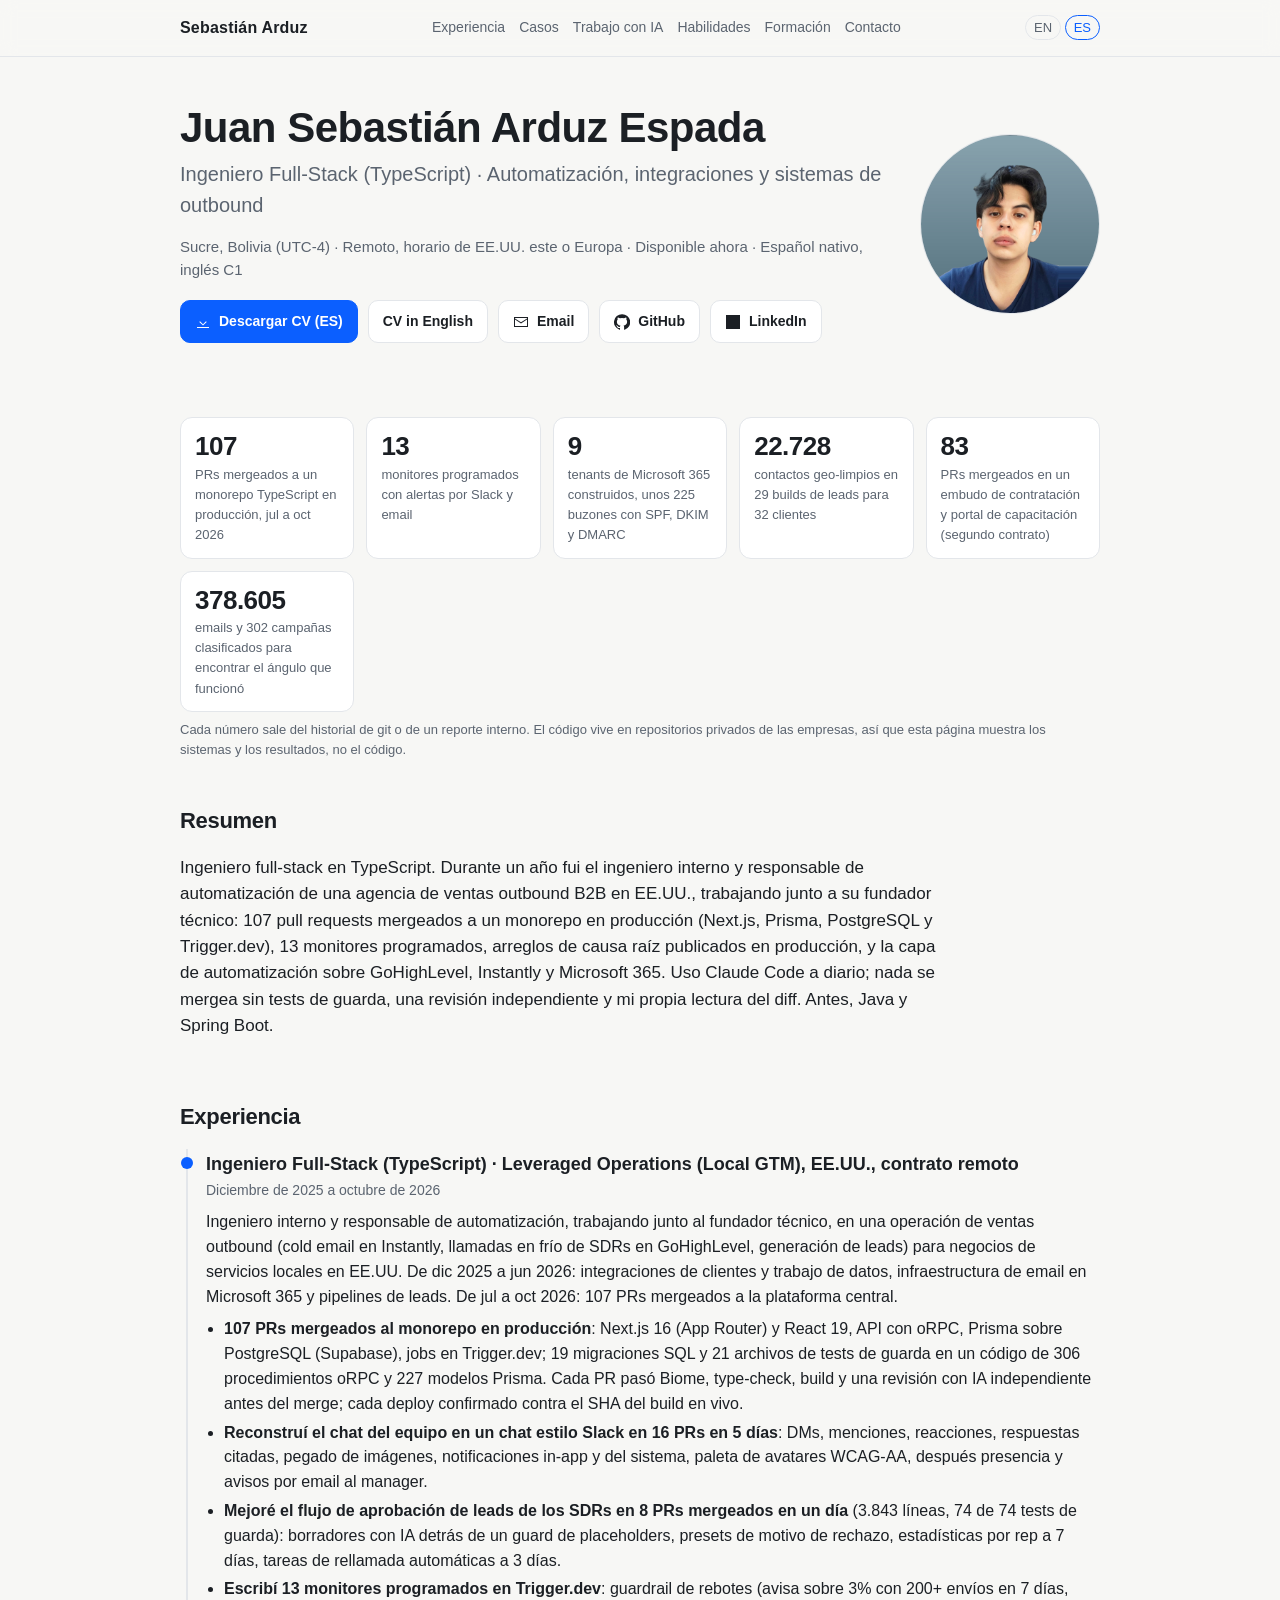
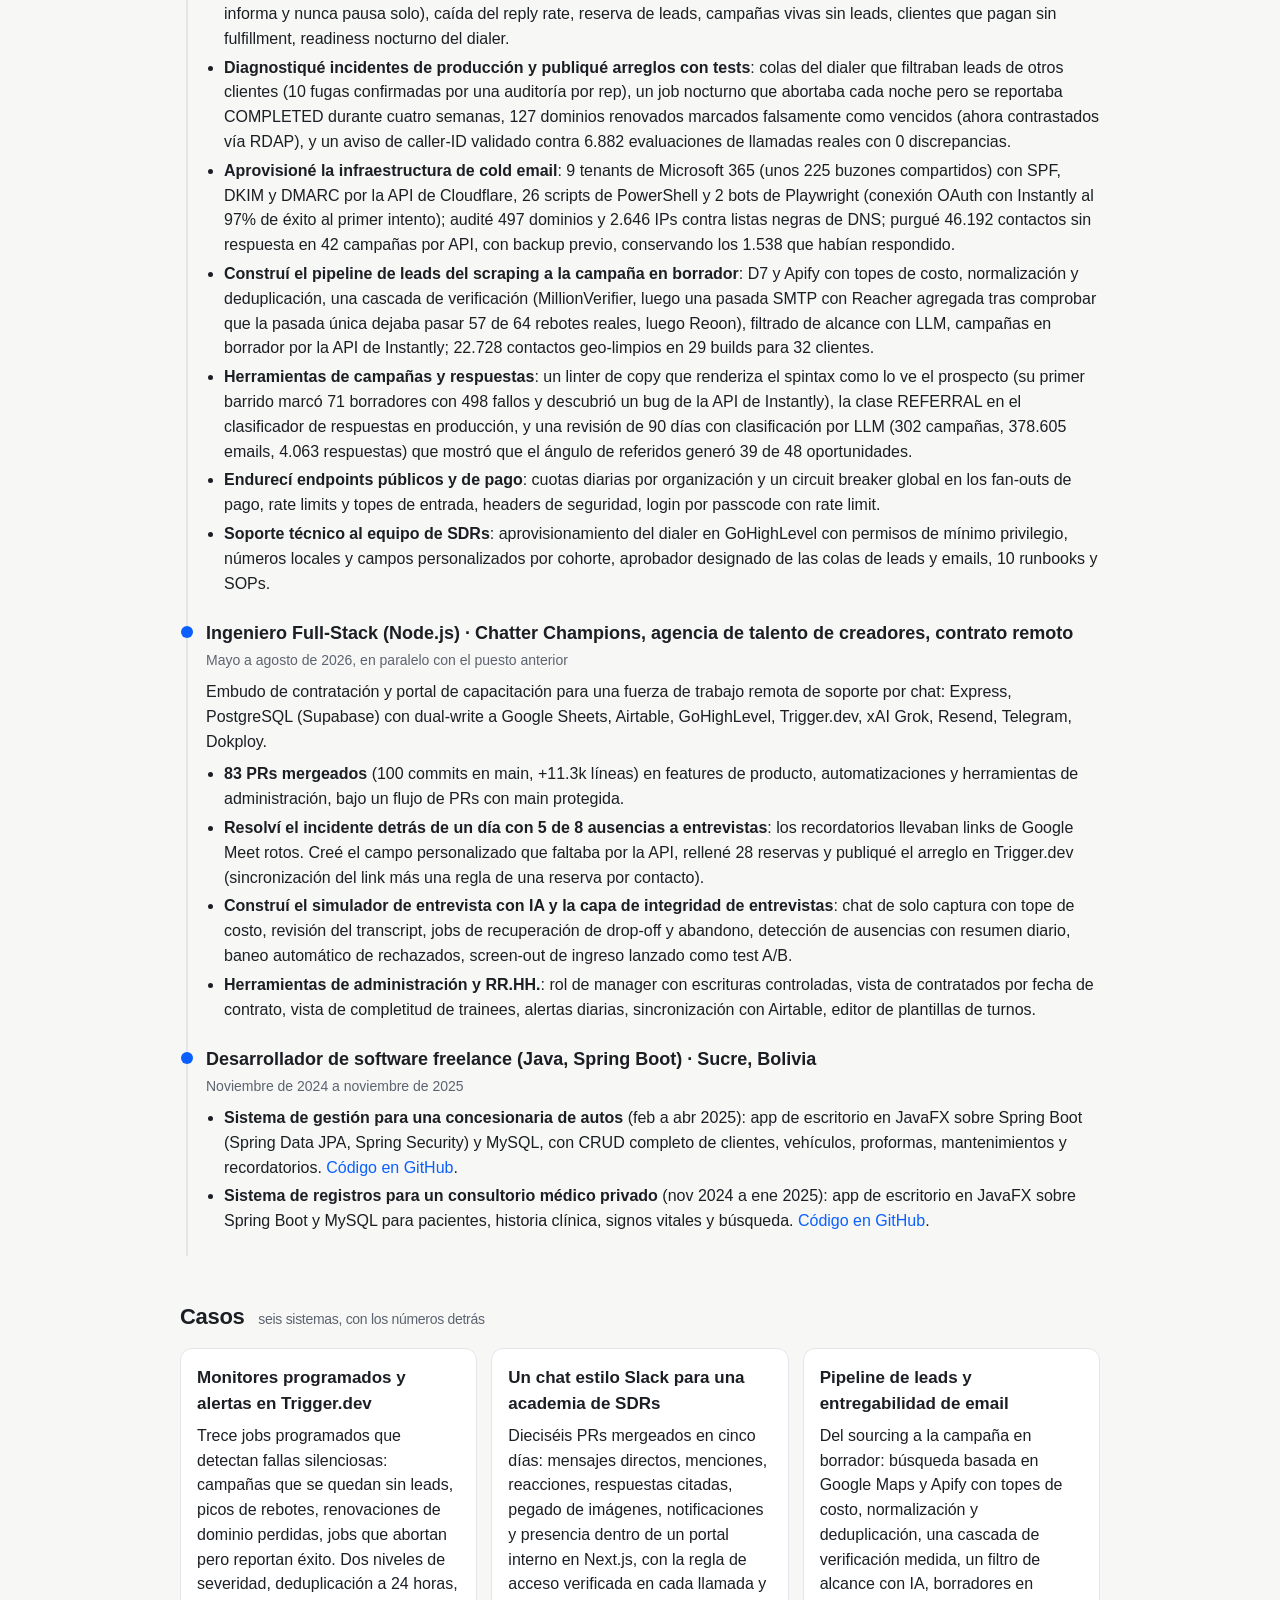
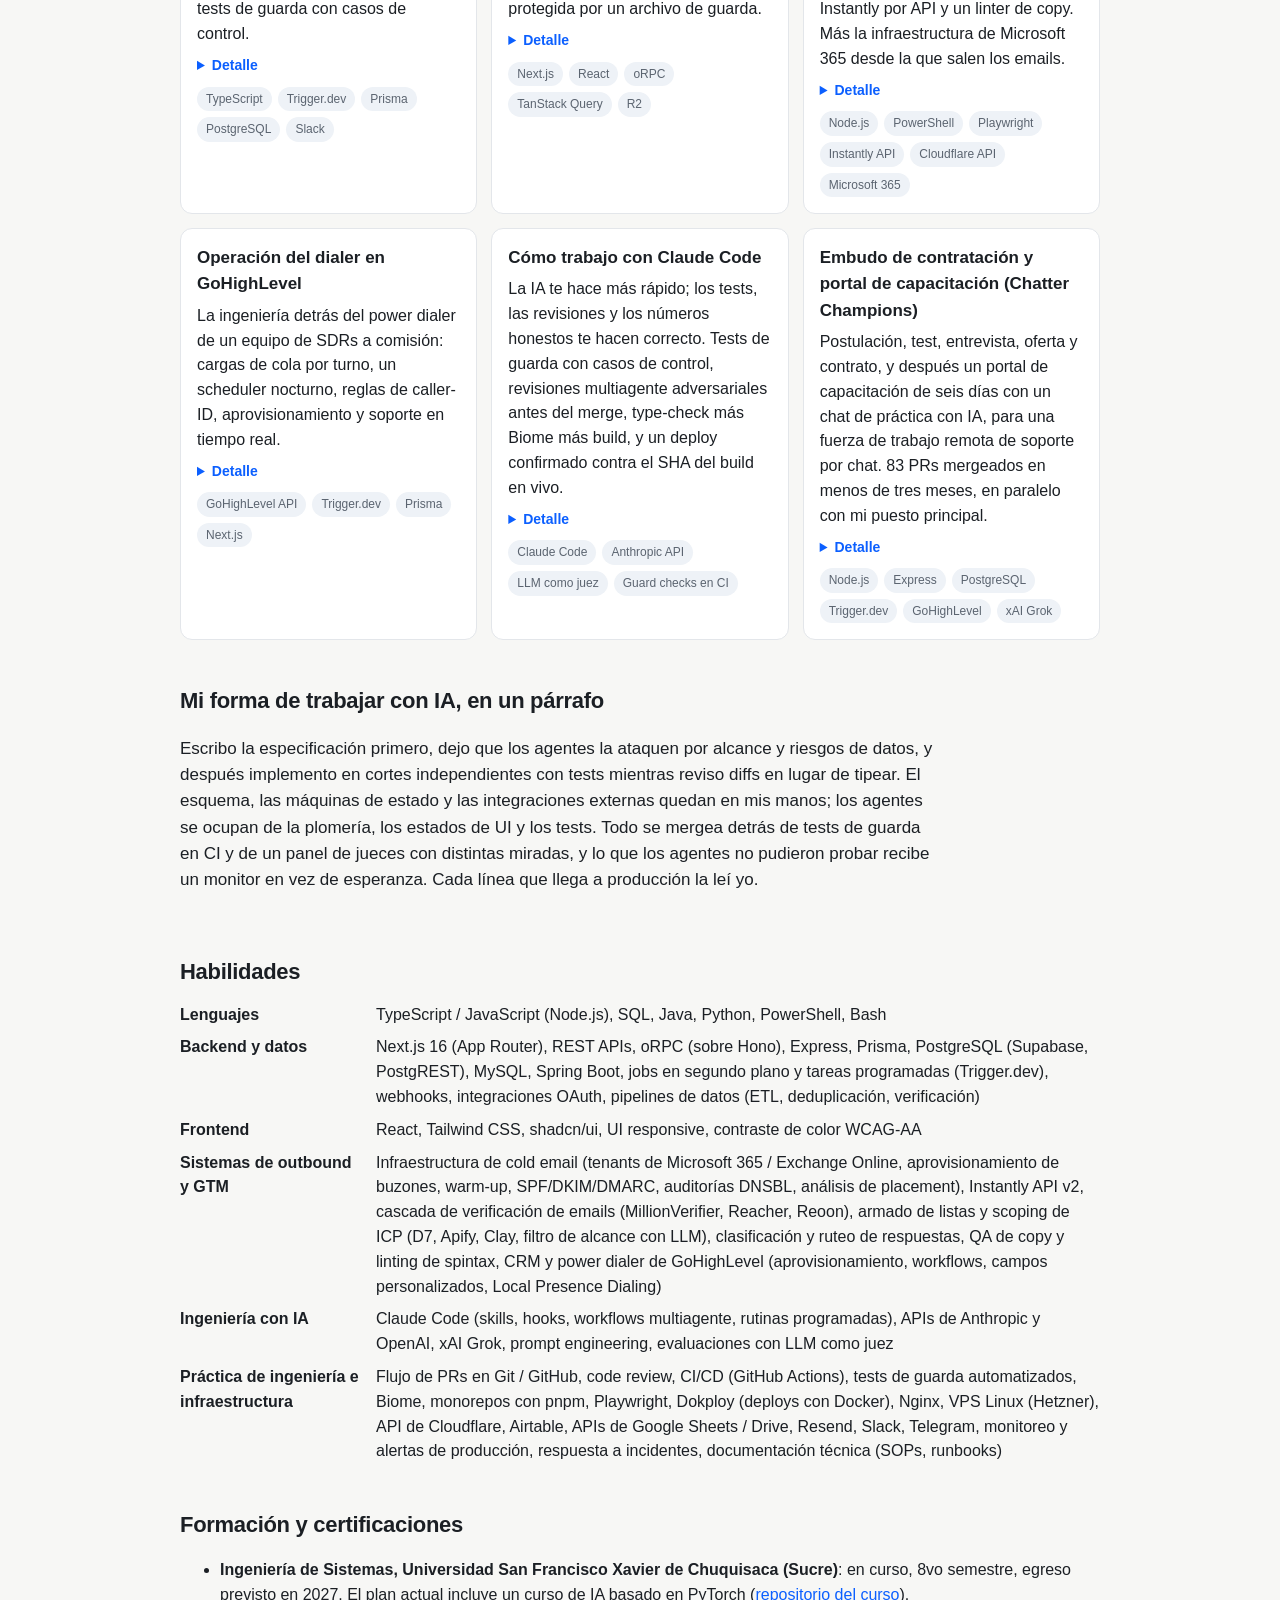
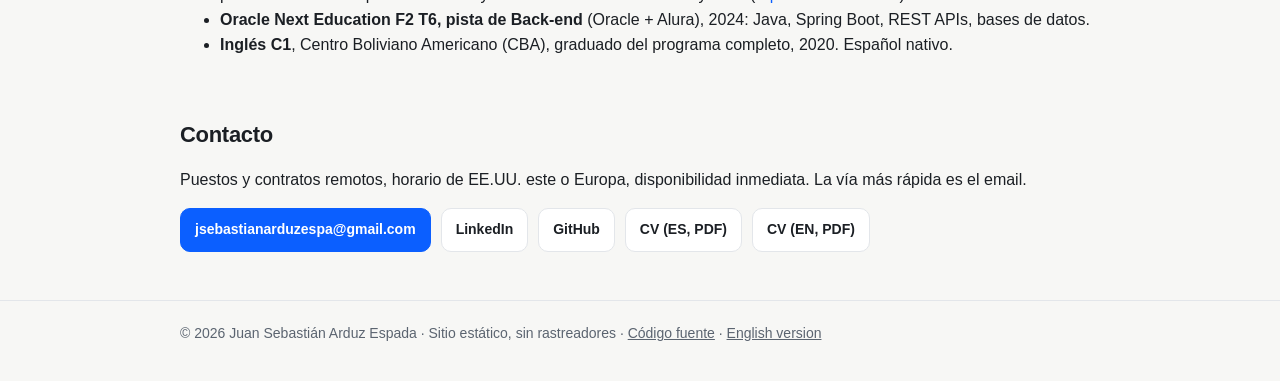
==== es/index.html @ b74812ce "Rebuild portfolio: honest, current, bilingual static site - Replace the 2025 BootstrapMade template " ====
<!DOCTYPE html>
<html lang="es">
<head>
  <meta charset="utf-8">
  <meta name="viewport" content="width=device-width, initial-scale=1">
  <title>Sebastián Arduz · Ingeniero Full-Stack (TypeScript)</title>
  <meta name="description" content="Juan Sebastián Arduz Espada, ingeniero full-stack en TypeScript en Sucre, Bolivia (UTC-4). Automatización, integraciones y sistemas de outbound: 107 PRs mergeados a un monorepo en producción (Next.js, Prisma, Trigger.dev), 13 monitores programados, infraestructura de cold email y pipelines de leads.">
  <link rel="canonical" href="https://sebillasxd2.github.io/PortafolioWeb/es/">
  <link rel="alternate" hreflang="en" href="https://sebillasxd2.github.io/PortafolioWeb/">
  <link rel="alternate" hreflang="es" href="https://sebillasxd2.github.io/PortafolioWeb/es/">
  <meta property="og:type" content="profile">
  <meta property="og:title" content="Sebastián Arduz · Ingeniero Full-Stack (TypeScript)">
  <meta property="og:description" content="Automatización, integraciones y sistemas de outbound. 107 PRs mergeados a un monorepo TypeScript en producción, 13 monitores programados, infraestructura de cold email para 9 tenants de Microsoft 365, pipelines de leads para 32 clientes.">
  <meta property="og:url" content="https://sebillasxd2.github.io/PortafolioWeb/es/">
  <meta property="og:image" content="https://sebillasxd2.github.io/PortafolioWeb/assets/img/sebastian.jpg">
  <meta name="twitter:card" content="summary">
  <link rel="icon" href="../assets/img/favicon.png">
  <link rel="apple-touch-icon" href="../assets/img/apple-touch-icon.png">
  <link rel="stylesheet" href="../assets/css/site.css">
</head>
<body>
  <header class="topbar">
    <div class="wrap">
      <a class="brand" href="#top">Sebastián Arduz</a>
      <nav class="nav" aria-label="Secciones">
        <a href="#experience">Experiencia</a>
        <a href="#work">Casos</a>
        <a href="#ai">Trabajo con IA</a>
        <a href="#skills">Habilidades</a>
        <a href="#education">Formación</a>
        <a href="#contact">Contacto</a>
      </nav>
      <div class="lang"><a href="../" lang="en">EN</a> <a href="./" aria-current="true" lang="es">ES</a></div>
    </div>
  </header>

  <main class="wrap" id="top">
    <section class="hero" aria-labelledby="name">
      <div>
        <h1 id="name">Juan Sebastián Arduz Espada</h1>
        <p class="role">Ingeniero Full-Stack (TypeScript) · Automatización, integraciones y sistemas de outbound</p>
        <p class="meta">Sucre, Bolivia (UTC-4) · Remoto, horario de EE.UU. este o Europa · Disponible ahora · Español nativo, inglés C1</p>
        <div class="actions">
          <a class="btn primary" href="../assets/docs/CV_Sebastian_Arduz_ES.pdf" download><svg viewBox="0 0 16 16" aria-hidden="true"><path d="M8 1v9.2l3-3 .7.7L8 11.6 4.3 7.9l.7-.7 3 3V1h0zM2 13h12v1H2z"/></svg>Descargar CV (ES)</a>
          <a class="btn" href="../assets/docs/CV_Sebastian_Arduz_EN.pdf" download>CV in English</a>
          <a class="btn" href="mailto:jsebastianarduzespa@gmail.com"><svg viewBox="0 0 16 16" aria-hidden="true"><path d="M1 3h14v10H1zm1 1v.4l6 3.8 6-3.8V4zm12 1.6-6 3.8-6-3.8V12h12z"/></svg>Email</a>
          <a class="btn" href="https://github.com/Sebillasxd2" rel="me noopener" target="_blank"><svg viewBox="0 0 16 16" aria-hidden="true"><path d="M8 .2a8 8 0 0 0-2.5 15.6c.4.1.5-.2.5-.4v-1.5c-2.2.5-2.7-1-2.7-1-.4-.9-.9-1.2-.9-1.2-.7-.5.1-.5.1-.5.8.1 1.2.8 1.2.8.7 1.3 1.9.9 2.3.7.1-.5.3-.9.5-1.1-1.8-.2-3.6-.9-3.6-4 0-.9.3-1.6.8-2.1-.1-.2-.4-1 .1-2.1 0 0 .7-.2 2.2.8a7.5 7.5 0 0 1 4 0c1.5-1 2.2-.8 2.2-.8.5 1.1.2 1.9.1 2.1.5.5.8 1.2.8 2.1 0 3.1-1.9 3.8-3.6 4 .3.3.6.8.6 1.5v2.3c0 .2.1.5.6.4A8 8 0 0 0 8 .2z"/></svg>GitHub</a>
          <a class="btn" href="https://www.linkedin.com/in/sebastian-arduz-46863a265" rel="me noopener" target="_blank"><svg viewBox="0 0 16 16" aria-hidden="true"><path d="M1 1h14v14H1zm2.2 5.2h2.1V13H3.2zM4.3 3.2a1.2 1.2 0 1 1 0 2.4 1.2 1.2 0 0 1 0-2.4zM6.7 6.2h2v.9c.3-.5 1-1.1 2.1-1.1 2.2 0 2.6 1.5 2.6 3.3V13h-2.1V9.7c0-.8 0-1.8-1.1-1.8s-1.3.9-1.3 1.8V13H6.7z"/></svg>LinkedIn</a>
        </div>
      </div>
      <img class="photo" src="../assets/img/sebastian.jpg" alt="Retrato de Juan Sebastián Arduz Espada" width="180" height="180">
    </section>

    <section aria-label="Números verificados">
      <div class="proof">
        <div class="stat"><div class="n">107</div><div class="l">PRs mergeados a un monorepo TypeScript en producción, jul a oct 2026</div></div>
        <div class="stat"><div class="n">13</div><div class="l">monitores programados con alertas por Slack y email</div></div>
        <div class="stat"><div class="n">9</div><div class="l">tenants de Microsoft 365 construidos, unos 225 buzones con SPF, DKIM y DMARC</div></div>
        <div class="stat"><div class="n">22.728</div><div class="l">contactos geo-limpios en 29 builds de leads para 32 clientes</div></div>
        <div class="stat"><div class="n">83</div><div class="l">PRs mergeados en un embudo de contratación y portal de capacitación (segundo contrato)</div></div>
        <div class="stat"><div class="n">378.605</div><div class="l">emails y 302 campañas clasificados para encontrar el ángulo que funcionó</div></div>
      </div>
      <p class="proof-note">Cada número sale del historial de git o de un reporte interno. El código vive en repositorios privados de las empresas, así que esta página muestra los sistemas y los resultados, no el código.</p>
    </section>

    <section id="about" aria-labelledby="about-h">
      <h2 id="about-h">Resumen</h2>
      <p class="lead">Ingeniero full-stack en TypeScript. Durante un año fui el ingeniero interno y responsable de automatización de una agencia de ventas outbound B2B en EE.UU., trabajando junto a su fundador técnico: 107 pull requests mergeados a un monorepo en producción (Next.js, Prisma, PostgreSQL y Trigger.dev), 13 monitores programados, arreglos de causa raíz publicados en producción, y la capa de automatización sobre GoHighLevel, Instantly y Microsoft 365. Uso Claude Code a diario; nada se mergea sin tests de guarda, una revisión independiente y mi propia lectura del diff. Antes, Java y Spring Boot.</p>
    </section>

    <section id="experience" aria-labelledby="exp-h">
      <h2 id="exp-h">Experiencia</h2>

      <article class="job">
        <h3>Ingeniero Full-Stack (TypeScript) · Leveraged Operations (Local GTM), EE.UU., contrato remoto</h3>
        <p class="when">Diciembre de 2025 a octubre de 2026</p>
        <p>Ingeniero interno y responsable de automatización, trabajando junto al fundador técnico, en una operación de ventas outbound (cold email en Instantly, llamadas en frío de SDRs en GoHighLevel, generación de leads) para negocios de servicios locales en EE.UU. De dic 2025 a jun 2026: integraciones de clientes y trabajo de datos, infraestructura de email en Microsoft 365 y pipelines de leads. De jul a oct 2026: 107 PRs mergeados a la plataforma central.</p>
        <ul>
          <li><strong>107 PRs mergeados al monorepo en producción</strong>: Next.js 16 (App Router) y React 19, API con oRPC, Prisma sobre PostgreSQL (Supabase), jobs en Trigger.dev; 19 migraciones SQL y 21 archivos de tests de guarda en un código de 306 procedimientos oRPC y 227 modelos Prisma. Cada PR pasó Biome, type-check, build y una revisión con IA independiente antes del merge; cada deploy confirmado contra el SHA del build en vivo.</li>
          <li><strong>Reconstruí el chat del equipo en un chat estilo Slack en 16 PRs en 5 días</strong>: DMs, menciones, reacciones, respuestas citadas, pegado de imágenes, notificaciones in-app y del sistema, paleta de avatares WCAG-AA, después presencia y avisos por email al manager.</li>
          <li><strong>Mejoré el flujo de aprobación de leads de los SDRs en 8 PRs mergeados en un día</strong> (3.843 líneas, 74 de 74 tests de guarda): borradores con IA detrás de un guard de placeholders, presets de motivo de rechazo, estadísticas por rep a 7 días, tareas de rellamada automáticas a 3 días.</li>
          <li><strong>Escribí 13 monitores programados en Trigger.dev</strong>: guardrail de rebotes (avisa sobre 3% con 200+ envíos en 7 días, informa y nunca pausa solo), caída del reply rate, reserva de leads, campañas vivas sin leads, clientes que pagan sin fulfillment, readiness nocturno del dialer.</li>
          <li><strong>Diagnostiqué incidentes de producción y publiqué arreglos con tests</strong>: colas del dialer que filtraban leads de otros clientes (10 fugas confirmadas por una auditoría por rep), un job nocturno que abortaba cada noche pero se reportaba COMPLETED durante cuatro semanas, 127 dominios renovados marcados falsamente como vencidos (ahora contrastados vía RDAP), y un aviso de caller-ID validado contra 6.882 evaluaciones de llamadas reales con 0 discrepancias.</li>
          <li><strong>Aprovisioné la infraestructura de cold email</strong>: 9 tenants de Microsoft 365 (unos 225 buzones compartidos) con SPF, DKIM y DMARC por la API de Cloudflare, 26 scripts de PowerShell y 2 bots de Playwright (conexión OAuth con Instantly al 97% de éxito al primer intento); audité 497 dominios y 2.646 IPs contra listas negras de DNS; purgué 46.192 contactos sin respuesta en 42 campañas por API, con backup previo, conservando los 1.538 que habían respondido.</li>
          <li><strong>Construí el pipeline de leads del scraping a la campaña en borrador</strong>: D7 y Apify con topes de costo, normalización y deduplicación, una cascada de verificación (MillionVerifier, luego una pasada SMTP con Reacher agregada tras comprobar que la pasada única dejaba pasar 57 de 64 rebotes reales, luego Reoon), filtrado de alcance con LLM, campañas en borrador por la API de Instantly; 22.728 contactos geo-limpios en 29 builds para 32 clientes.</li>
          <li><strong>Herramientas de campañas y respuestas</strong>: un linter de copy que renderiza el spintax como lo ve el prospecto (su primer barrido marcó 71 borradores con 498 fallos y descubrió un bug de la API de Instantly), la clase REFERRAL en el clasificador de respuestas en producción, y una revisión de 90 días con clasificación por LLM (302 campañas, 378.605 emails, 4.063 respuestas) que mostró que el ángulo de referidos generó 39 de 48 oportunidades.</li>
          <li><strong>Endurecí endpoints públicos y de pago</strong>: cuotas diarias por organización y un circuit breaker global en los fan-outs de pago, rate limits y topes de entrada, headers de seguridad, login por passcode con rate limit.</li>
          <li><strong>Soporte técnico al equipo de SDRs</strong>: aprovisionamiento del dialer en GoHighLevel con permisos de mínimo privilegio, números locales y campos personalizados por cohorte, aprobador designado de las colas de leads y emails, 10 runbooks y SOPs.</li>
        </ul>
      </article>

      <article class="job">
        <h3>Ingeniero Full-Stack (Node.js) · Chatter Champions, agencia de talento de creadores, contrato remoto</h3>
        <p class="when">Mayo a agosto de 2026, en paralelo con el puesto anterior</p>
        <p>Embudo de contratación y portal de capacitación para una fuerza de trabajo remota de soporte por chat: Express, PostgreSQL (Supabase) con dual-write a Google Sheets, Airtable, GoHighLevel, Trigger.dev, xAI Grok, Resend, Telegram, Dokploy.</p>
        <ul>
          <li><strong>83 PRs mergeados</strong> (100 commits en main, +11.3k líneas) en features de producto, automatizaciones y herramientas de administración, bajo un flujo de PRs con main protegida.</li>
          <li><strong>Resolví el incidente detrás de un día con 5 de 8 ausencias a entrevistas</strong>: los recordatorios llevaban links de Google Meet rotos. Creé el campo personalizado que faltaba por la API, rellené 28 reservas y publiqué el arreglo en Trigger.dev (sincronización del link más una regla de una reserva por contacto).</li>
          <li><strong>Construí el simulador de entrevista con IA y la capa de integridad de entrevistas</strong>: chat de solo captura con tope de costo, revisión del transcript, jobs de recuperación de drop-off y abandono, detección de ausencias con resumen diario, baneo automático de rechazados, screen-out de ingreso lanzado como test A/B.</li>
          <li><strong>Herramientas de administración y RR.HH.</strong>: rol de manager con escrituras controladas, vista de contratados por fecha de contrato, vista de completitud de trainees, alertas diarias, sincronización con Airtable, editor de plantillas de turnos.</li>
        </ul>
      </article>

      <article class="job">
        <h3>Desarrollador de software freelance (Java, Spring Boot) · Sucre, Bolivia</h3>
        <p class="when">Noviembre de 2024 a noviembre de 2025</p>
        <ul>
          <li><strong>Sistema de gestión para una concesionaria de autos</strong> (feb a abr 2025): app de escritorio en JavaFX sobre Spring Boot (Spring Data JPA, Spring Security) y MySQL, con CRUD completo de clientes, vehículos, proformas, mantenimientos y recordatorios. <a href="https://github.com/Sebillasxd2/ConcesionariaVehiculos" target="_blank" rel="noopener">Código en GitHub</a>.</li>
          <li><strong>Sistema de registros para un consultorio médico privado</strong> (nov 2024 a ene 2025): app de escritorio en JavaFX sobre Spring Boot y MySQL para pacientes, historia clínica, signos vitales y búsqueda. <a href="https://github.com/Sebillasxd2/ConsultorioMedico" target="_blank" rel="noopener">Código en GitHub</a>.</li>
        </ul>
      </article>
    </section>

    <section id="work" aria-labelledby="work-h">
      <h2 id="work-h">Casos <small>seis sistemas, con los números detrás</small></h2>
      <div class="grid">
        <article class="card">
          <h3>Monitores programados y alertas en Trigger.dev</h3>
          <p>Trece jobs programados que detectan fallas silenciosas: campañas que se quedan sin leads, picos de rebotes, renovaciones de dominio perdidas, jobs que abortan pero reportan éxito. Dos niveles de severidad, deduplicación a 24 horas, tests de guarda con casos de control.</p>
          <details><summary>Detalle</summary>
            <ul>
              <li>Sincronización de renovaciones contrastada vía RDAP: una corrida en sombra bajó el conteo de "vencidos" de 128 a 1 (127 dominios con 281 buzones activos).</li>
              <li>Un job nocturno abortó cada noche durante cuatro semanas mientras se leía COMPLETED; ahora los abortos fallan visiblemente sin tormenta de reintentos.</li>
              <li>Regla de caller-ID validada contra 6.882 evaluaciones de llamadas reales con 0 discrepancias antes de salir a producción.</li>
              <li>Lección: alertar sobre tasas, no sobre conteos, y distinguir "todo bien" de "roto".</li>
            </ul>
          </details>
          <div class="tags"><span class="tag">TypeScript</span><span class="tag">Trigger.dev</span><span class="tag">Prisma</span><span class="tag">PostgreSQL</span><span class="tag">Slack</span></div>
        </article>

        <article class="card">
          <h3>Un chat estilo Slack para una academia de SDRs</h3>
          <p>Dieciséis PRs mergeados en cinco días: mensajes directos, menciones, reacciones, respuestas citadas, pegado de imágenes, notificaciones y presencia dentro de un portal interno en Next.js, con la regla de acceso verificada en cada llamada y protegida por un archivo de guarda.</p>
          <details><summary>Detalle</summary>
            <ul>
              <li>Salas derivadas del perfil del usuario, sin tabla de membresía; DMs con los dos ids ordenados para que ambos lados abran la misma sala sin migración.</li>
              <li>Notificaciones sin requests extra: el portal ya consultaba el estado de no leídos, así que el título de la pestaña, un toast, una notificación del sistema y un sonido cuelgan de esa misma consulta.</li>
              <li>Presencia publicada detrás de un interruptor de apagado activado por defecto, porque las variables de entorno de producción no estaban a mi alcance.</li>
            </ul>
          </details>
          <div class="tags"><span class="tag">Next.js</span><span class="tag">React</span><span class="tag">oRPC</span><span class="tag">TanStack Query</span><span class="tag">R2</span></div>
        </article>

        <article class="card">
          <h3>Pipeline de leads y entregabilidad de email</h3>
          <p>Del sourcing a la campaña en borrador: búsqueda basada en Google Maps y Apify con topes de costo, normalización y deduplicación, una cascada de verificación medida, un filtro de alcance con IA, borradores en Instantly por API y un linter de copy. Más la infraestructura de Microsoft 365 desde la que salen los emails.</p>
          <details><summary>Detalle</summary>
            <ul>
              <li>Una sola pasada del verificador dejó pasar 57 de 64 rebotes reales, así que se agregó una segunda pasada SMTP (atrapa cerca del 17% de los rebotes) y se probó una tercera herramienta contra datos etiquetados, 25 de 25.</li>
              <li>22.728 contactos geo-limpios en 29 builds para 32 clientes, 27 de 29 pasando un spot-check de 40 filas con controles.</li>
              <li>Nueve tenants de Microsoft 365 desde cero, unos 225 buzones compartidos, DNS escrito por la API de Cloudflare, 26 scripts de PowerShell, 2 bots de Playwright, conexión OAuth al 97% de éxito al primer intento.</li>
              <li>Auditoría DNSBL de 497 dominios y 2.646 IPs de relay: los listados estaban en los dominios, no en las IPs de envío. Estudio de placement sobre cerca de 1,5 millones de emails: 47,4% a spam cuando fallaba SPF o DMARC, contra 3,2% cuando pasaban.</li>
              <li>Base de contactos self-hosted: PostgreSQL 16 detrás de PostgREST y Nginx con TLS, una consulta optimizada de 10,3 s a 0,26 s.</li>
            </ul>
          </details>
          <div class="tags"><span class="tag">Node.js</span><span class="tag">PowerShell</span><span class="tag">Playwright</span><span class="tag">Instantly API</span><span class="tag">Cloudflare API</span><span class="tag">Microsoft 365</span></div>
        </article>

        <article class="card">
          <h3>Operación del dialer en GoHighLevel</h3>
          <p>La ingeniería detrás del power dialer de un equipo de SDRs a comisión: cargas de cola por turno, un scheduler nocturno, reglas de caller-ID, aprovisionamiento y soporte en tiempo real.</p>
          <details><summary>Detalle</summary>
            <ul>
              <li>Colas que filtraban leads de otros clientes: una auditoría adversarial de 36 agentes confirmó 10 fugas distintas; el arreglo salió el mismo día en que se midió, tras tres rondas de revisión.</li>
              <li>Caller ID: el 93% de las llamadas salía por la línea compartida por defecto; tras corregir 24 briefs y reconstruir el aviso para Local Presence Dialing, el uso de la línea por defecto bajó a entre 0 y 4%.</li>
              <li>Guardas del scheduler: nunca marcar en automático a un cliente sin número o sin brief, respetar los días libres reservados, listar cada omisión en el email nocturno.</li>
              <li>Aprovisionamiento: números locales comprados y asignados por API, usuarios de mínimo privilegio por cohorte, un script de baja que revoca accesos en seis superficies y corre en modo simulación por defecto.</li>
            </ul>
          </details>
          <div class="tags"><span class="tag">GoHighLevel API</span><span class="tag">Trigger.dev</span><span class="tag">Prisma</span><span class="tag">Next.js</span></div>
        </article>

        <article class="card">
          <h3>Cómo trabajo con Claude Code</h3>
          <p>La IA te hace más rápido; los tests, las revisiones y los números honestos te hacen correcto. Tests de guarda con casos de control, revisiones multiagente adversariales antes del merge, type-check más Biome más build, y un deploy confirmado contra el SHA del build en vivo.</p>
          <details><summary>Detalle</summary>
            <ul>
              <li>Una revisión de 15 agentes sobre una calculadora de lead magnet encontró 6 bugs reales en el primer commit, todos corregidos antes del merge.</li>
              <li>Skills propias con su suite de regresión: un revisor de copy de cold email con las 13 reglas duras de la empresa y un harness de 9 casos evaluado contra 365 campañas reales; una skill de triaje de respuestas positivas. 62 scripts de operación que cargan sus propias claves, 10 runbooks por rol.</li>
              <li>Un índice del monorepo (306 procedimientos oRPC, 227 modelos Prisma) que redujo el archivo de arranque del agente de 921 a 463 líneas, y un grafo de código medido en un A/B de 16 corridas: ayuda en búsquedas de "quién llama a esto" y perjudica los recorridos de punta a punta, así que se usa solo donde gana.</li>
              <li>Workflows multiagente cuando una pasada no alcanza: 10 agentes de scoping más 2 auditores, 24 jueces para QA de copy, 36 agentes para la auditoría del dialer.</li>
            </ul>
          </details>
          <div class="tags"><span class="tag">Claude Code</span><span class="tag">Anthropic API</span><span class="tag">LLM como juez</span><span class="tag">Guard checks en CI</span></div>
        </article>

        <article class="card">
          <h3>Embudo de contratación y portal de capacitación (Chatter Champions)</h3>
          <p>Postulación, test, entrevista, oferta y contrato, y después un portal de capacitación de seis días con un chat de práctica con IA, para una fuerza de trabajo remota de soporte por chat. 83 PRs mergeados en menos de tres meses, en paralelo con mi puesto principal.</p>
          <details><summary>Detalle</summary>
            <ul>
              <li>Simulador de entrevista rápida: chat con IA de solo captura con tope de costo por corrida, revisión del transcript con decisión de contratar o no, recuperación de drop-off y un job de abandono a cinco días. Veinte PRs en dos días una vez acordado el diseño.</li>
              <li>Integridad de entrevistas: seguimiento de re-agendadores en serie, detección automática de ausencias con resumen diario, baneo automático de rechazados o ausentes, screen-out de ingreso lanzado como A/B del 30% al 100% del tráfico.</li>
              <li>El incidente: cinco de ocho entrevistas no se presentaron porque los recordatorios llevaban un link de reunión roto. Confirmé los datos, creé el campo personalizado que faltaba por la API, rellené 28 reservas, publiqué el arreglo y corregí mi propio primer mensaje de estado con el cliente el mismo día.</li>
            </ul>
          </details>
          <div class="tags"><span class="tag">Node.js</span><span class="tag">Express</span><span class="tag">PostgreSQL</span><span class="tag">Trigger.dev</span><span class="tag">GoHighLevel</span><span class="tag">xAI Grok</span></div>
        </article>
      </div>
    </section>

    <section id="ai" aria-labelledby="ai-h">
      <h2 id="ai-h">Mi forma de trabajar con IA, en un párrafo</h2>
      <p class="lead">Escribo la especificación primero, dejo que los agentes la ataquen por alcance y riesgos de datos, y después implemento en cortes independientes con tests mientras reviso diffs en lugar de tipear. El esquema, las máquinas de estado y las integraciones externas quedan en mis manos; los agentes se ocupan de la plomería, los estados de UI y los tests. Todo se mergea detrás de tests de guarda en CI y de un panel de jueces con distintas miradas, y lo que los agentes no pudieron probar recibe un monitor en vez de esperanza. Cada línea que llega a producción la leí yo.</p>
    </section>

    <section id="skills" class="skills" aria-labelledby="skills-h">
      <h2 id="skills-h">Habilidades</h2>
      <dl>
        <dt>Lenguajes</dt><dd>TypeScript / JavaScript (Node.js), SQL, Java, Python, PowerShell, Bash</dd>
        <dt>Backend y datos</dt><dd>Next.js 16 (App Router), REST APIs, oRPC (sobre Hono), Express, Prisma, PostgreSQL (Supabase, PostgREST), MySQL, Spring Boot, jobs en segundo plano y tareas programadas (Trigger.dev), webhooks, integraciones OAuth, pipelines de datos (ETL, deduplicación, verificación)</dd>
        <dt>Frontend</dt><dd>React, Tailwind CSS, shadcn/ui, UI responsive, contraste de color WCAG-AA</dd>
        <dt>Sistemas de outbound y GTM</dt><dd>Infraestructura de cold email (tenants de Microsoft 365 / Exchange Online, aprovisionamiento de buzones, warm-up, SPF/DKIM/DMARC, auditorías DNSBL, análisis de placement), Instantly API v2, cascada de verificación de emails (MillionVerifier, Reacher, Reoon), armado de listas y scoping de ICP (D7, Apify, Clay, filtro de alcance con LLM), clasificación y ruteo de respuestas, QA de copy y linting de spintax, CRM y power dialer de GoHighLevel (aprovisionamiento, workflows, campos personalizados, Local Presence Dialing)</dd>
        <dt>Ingeniería con IA</dt><dd>Claude Code (skills, hooks, workflows multiagente, rutinas programadas), APIs de Anthropic y OpenAI, xAI Grok, prompt engineering, evaluaciones con LLM como juez</dd>
        <dt>Práctica de ingeniería e infraestructura</dt><dd>Flujo de PRs en Git / GitHub, code review, CI/CD (GitHub Actions), tests de guarda automatizados, Biome, monorepos con pnpm, Playwright, Dokploy (deploys con Docker), Nginx, VPS Linux (Hetzner), API de Cloudflare, Airtable, APIs de Google Sheets / Drive, Resend, Slack, Telegram, monitoreo y alertas de producción, respuesta a incidentes, documentación técnica (SOPs, runbooks)</dd>
      </dl>
    </section>

    <section id="education" aria-labelledby="edu-h">
      <h2 id="edu-h">Formación y certificaciones</h2>
      <ul>
        <li><strong>Ingeniería de Sistemas, Universidad San Francisco Xavier de Chuquisaca (Sucre)</strong>: en curso, 8vo semestre, egreso previsto en 2027. El plan actual incluye un curso de IA basado en PyTorch (<a href="https://github.com/Sebillasxd2/SIS-420---IA" target="_blank" rel="noopener">repositorio del curso</a>).</li>
        <li><strong>Oracle Next Education F2 T6, pista de Back-end</strong> (Oracle + Alura), 2024: Java, Spring Boot, REST APIs, bases de datos.</li>
        <li><strong>Inglés C1</strong>, Centro Boliviano Americano (CBA), graduado del programa completo, 2020. Español nativo.</li>
      </ul>
    </section>

    <section id="contact" class="contact" aria-labelledby="contact-h">
      <h2 id="contact-h">Contacto</h2>
      <p>Puestos y contratos remotos, horario de EE.UU. este o Europa, disponibilidad inmediata. La vía más rápida es el email.</p>
      <div class="actions">
        <a class="btn primary" href="mailto:jsebastianarduzespa@gmail.com">jsebastianarduzespa@gmail.com</a>
        <a class="btn" href="https://www.linkedin.com/in/sebastian-arduz-46863a265" target="_blank" rel="me noopener">LinkedIn</a>
        <a class="btn" href="https://github.com/Sebillasxd2" target="_blank" rel="me noopener">GitHub</a>
        <a class="btn" href="../assets/docs/CV_Sebastian_Arduz_ES.pdf" download>CV (ES, PDF)</a>
        <a class="btn" href="../assets/docs/CV_Sebastian_Arduz_EN.pdf" download>CV (EN, PDF)</a>
      </div>
    </section>
  </main>

  <footer>
    <div class="wrap">
      © 2026 Juan Sebastián Arduz Espada · Sitio estático, sin rastreadores · <a href="https://github.com/Sebillasxd2/PortafolioWeb" target="_blank" rel="noopener">Código fuente</a> · <a href="../" lang="en">English version</a>
    </div>
  </footer>
</body>
</html>
---- assets/css/site.css ----
:root {
  --bg: #f7f7f5;
  --surface: #ffffff;
  --text: #1b1f24;
  --muted: #5b6470;
  --line: #e3e6ea;
  --accent: #0b5fff;
  --accent-ink: #ffffff;
  --chip: #eef2f7;
  --max: 960px;
}
@media (prefers-color-scheme: dark) {
  :root:not([data-theme="light"]) {
    --bg: #0f1216;
    --surface: #161a20;
    --text: #e8ebef;
    --muted: #9aa4b1;
    --line: #262c35;
    --accent: #5b9bff;
    --accent-ink: #0b1220;
    --chip: #1e2430;
  }
}
* { box-sizing: border-box; }
html { scroll-behavior: smooth; }
body {
  margin: 0;
  background: var(--bg);
  color: var(--text);
  font: 16px/1.55 -apple-system, BlinkMacSystemFont, "Segoe UI", Roboto, "Helvetica Neue", Arial, sans-serif;
  -webkit-font-smoothing: antialiased;
}
a { color: var(--accent); text-decoration: none; }
a:hover { text-decoration: underline; }
img { max-width: 100%; display: block; }
.wrap { max-width: var(--max); margin: 0 auto; padding: 0 20px; }

/* top bar */
.topbar {
  position: sticky; top: 0; z-index: 10;
  background: color-mix(in srgb, var(--bg) 88%, transparent);
  backdrop-filter: saturate(140%) blur(8px);
  border-bottom: 1px solid var(--line);
}
.topbar .wrap { display: flex; align-items: center; justify-content: space-between; gap: 12px; min-height: 56px; }
.brand { font-weight: 700; letter-spacing: .2px; color: var(--text); }
.nav { display: flex; gap: 14px; flex-wrap: wrap; font-size: 14px; }
.nav a { color: var(--muted); }
.nav a:hover { color: var(--text); text-decoration: none; }
.lang { font-size: 13px; color: var(--muted); white-space: nowrap; }
.lang a { padding: 4px 8px; border: 1px solid var(--line); border-radius: 999px; color: var(--muted); }
.lang a[aria-current="true"] { border-color: var(--accent); color: var(--accent); }
@media (max-width: 720px) { .nav { display: none; } }

/* hero */
.hero { padding: 48px 0 28px; display: grid; grid-template-columns: 1fr 180px; gap: 28px; align-items: center; }
.hero h1 { font-size: clamp(30px, 5vw, 42px); line-height: 1.1; margin: 0 0 8px; letter-spacing: -.5px; }
.hero .role { font-size: 20px; color: var(--muted); margin: 0 0 14px; }
.hero .meta { color: var(--muted); font-size: 15px; margin: 0 0 18px; }
.hero .photo { width: 180px; height: 180px; border-radius: 50%; object-fit: cover; border: 1px solid var(--line); justify-self: end; }
@media (max-width: 720px) {
  .hero { grid-template-columns: 1fr; padding-top: 32px; }
  .hero .photo { width: 120px; height: 120px; justify-self: start; order: -1; }
}
.actions { display: flex; flex-wrap: wrap; gap: 10px; }
.btn {
  display: inline-flex; align-items: center; gap: 8px;
  padding: 10px 14px; border-radius: 10px; border: 1px solid var(--line);
  background: var(--surface); color: var(--text); font-weight: 600; font-size: 14px;
}
.btn:hover { text-decoration: none; border-color: var(--accent); }
.btn.primary { background: var(--accent); color: var(--accent-ink); border-color: var(--accent); }
.btn svg { width: 16px; height: 16px; fill: currentColor; }

/* proof strip */
.proof { display: grid; grid-template-columns: repeat(auto-fit, minmax(150px, 1fr)); gap: 12px; margin: 10px 0 8px; }
.proof .stat { background: var(--surface); border: 1px solid var(--line); border-radius: 12px; padding: 14px 14px 12px; }
.proof .n { font-size: 26px; font-weight: 700; letter-spacing: -.5px; line-height: 1.1; }
.proof .l { color: var(--muted); font-size: 13px; margin-top: 4px; }
.proof-note { color: var(--muted); font-size: 13px; margin: 6px 0 0; }

/* sections */
section { padding: 36px 0 8px; }
section h2 { font-size: 22px; margin: 0 0 14px; letter-spacing: -.3px; }
section h2 small { color: var(--muted); font-weight: 500; font-size: 14px; margin-left: 8px; }
.lead { font-size: 17px; max-width: 760px; }
.muted { color: var(--muted); }

/* experience */
.job { border-left: 2px solid var(--line); padding: 2px 0 18px 18px; margin-left: 6px; position: relative; }
.job::before { content: ""; position: absolute; left: -7px; top: 8px; width: 12px; height: 12px; border-radius: 50%; background: var(--accent); }
.job h3 { margin: 0; font-size: 18px; }
.job .when { color: var(--muted); font-size: 14px; margin: 2px 0 8px; }
.job p { margin: 0 0 8px; }
.job ul { margin: 6px 0 0; padding-left: 18px; }
.job li { margin: 4px 0; }

/* cards */
.grid { display: grid; grid-template-columns: repeat(auto-fit, minmax(280px, 1fr)); gap: 14px; }
.card { background: var(--surface); border: 1px solid var(--line); border-radius: 12px; padding: 16px; }
.card h3 { margin: 0 0 6px; font-size: 17px; }
.card p { margin: 0 0 8px; color: var(--text); }
.card .tags { display: flex; flex-wrap: wrap; gap: 6px; margin-top: 10px; }
.tag { background: var(--chip); border-radius: 999px; padding: 3px 9px; font-size: 12px; color: var(--muted); }
details { margin-top: 8px; }
details summary { cursor: pointer; color: var(--accent); font-weight: 600; font-size: 14px; }
details ul { margin: 8px 0 0; padding-left: 18px; }
details li { margin: 4px 0; font-size: 15px; }

/* skills */
.skills dl { display: grid; grid-template-columns: 180px 1fr; gap: 8px 16px; margin: 0; }
.skills dt { font-weight: 600; }
.skills dd { margin: 0; color: var(--text); }
@media (max-width: 720px) { .skills dl { grid-template-columns: 1fr; } .skills dd { margin-bottom: 8px; } }

/* contact / footer */
.contact .actions { margin-top: 8px; }
footer { border-top: 1px solid var(--line); margin-top: 40px; padding: 22px 0 36px; color: var(--muted); font-size: 14px; }
footer a { color: var(--muted); text-decoration: underline; }

@media print {
  .topbar, .actions, details summary { display: none; }
  details { display: block; }
  details > * { display: block; }
  body { background: #fff; color: #000; }
}
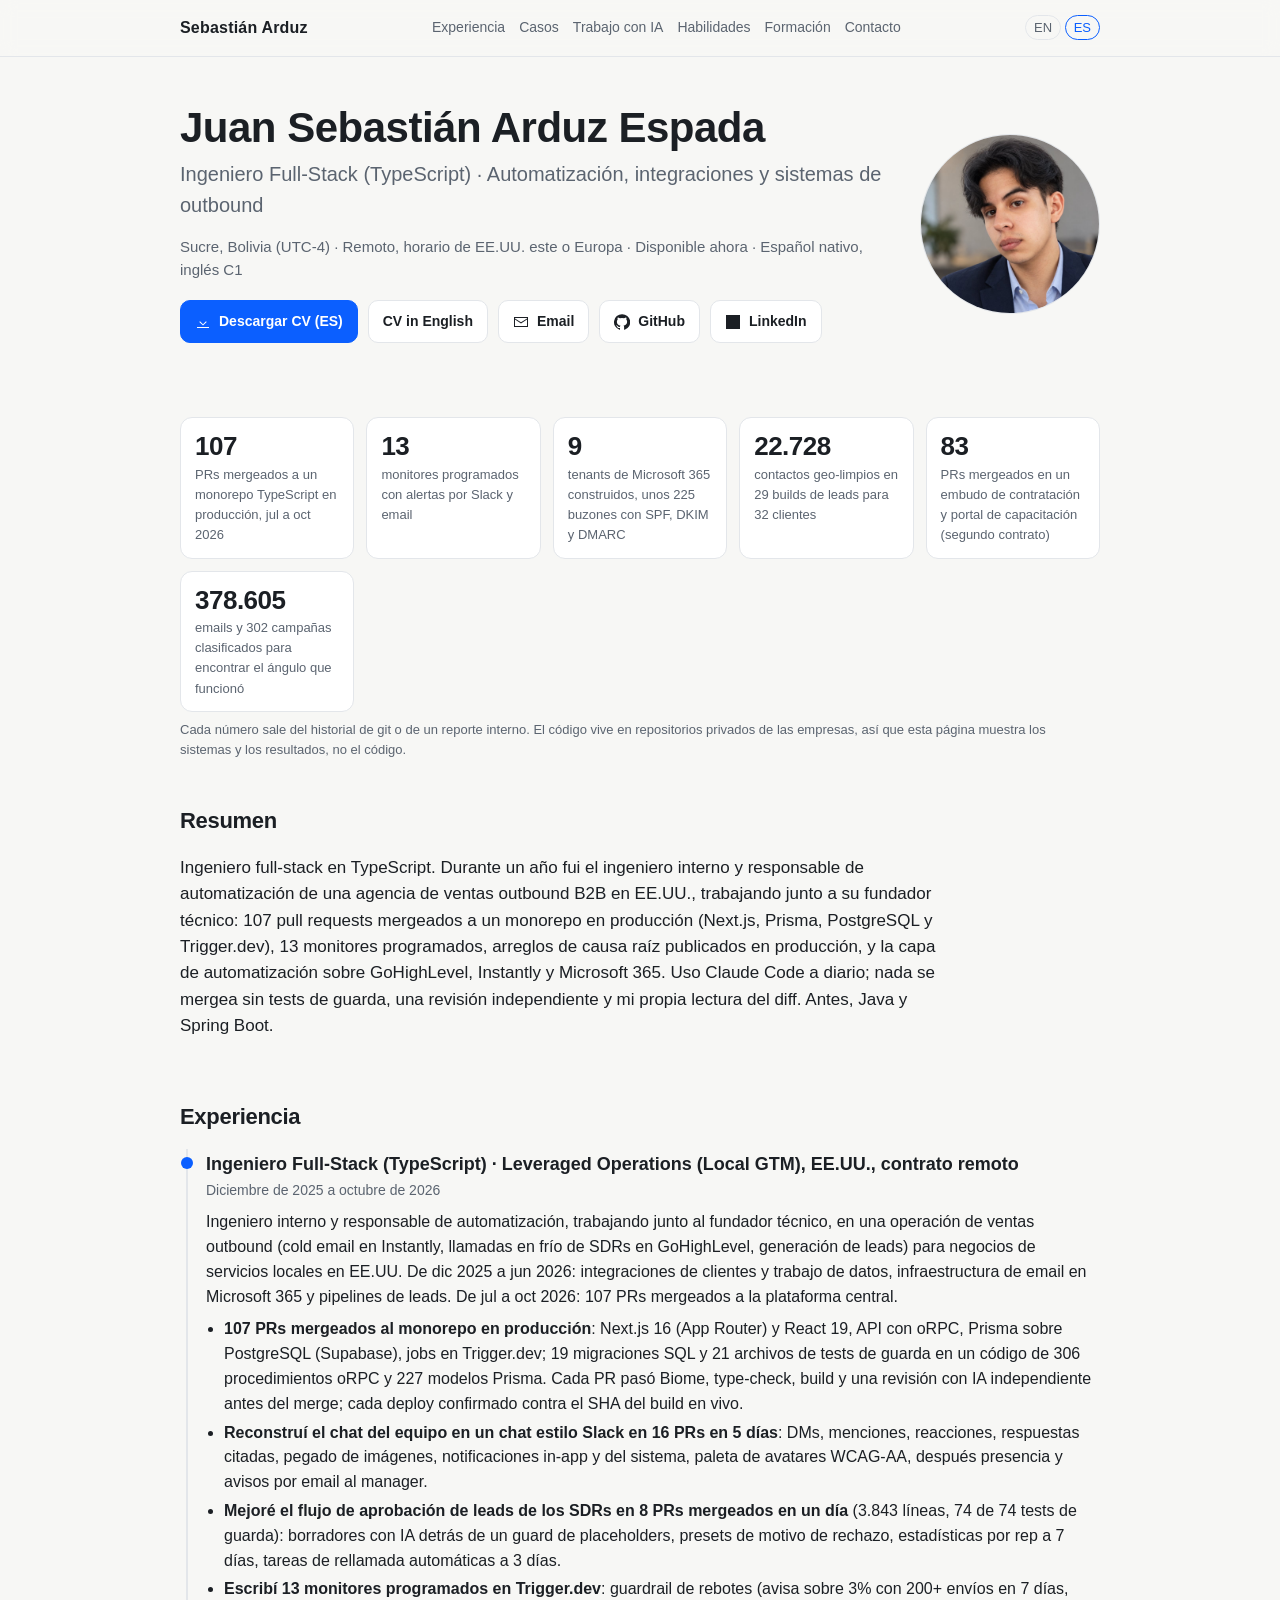
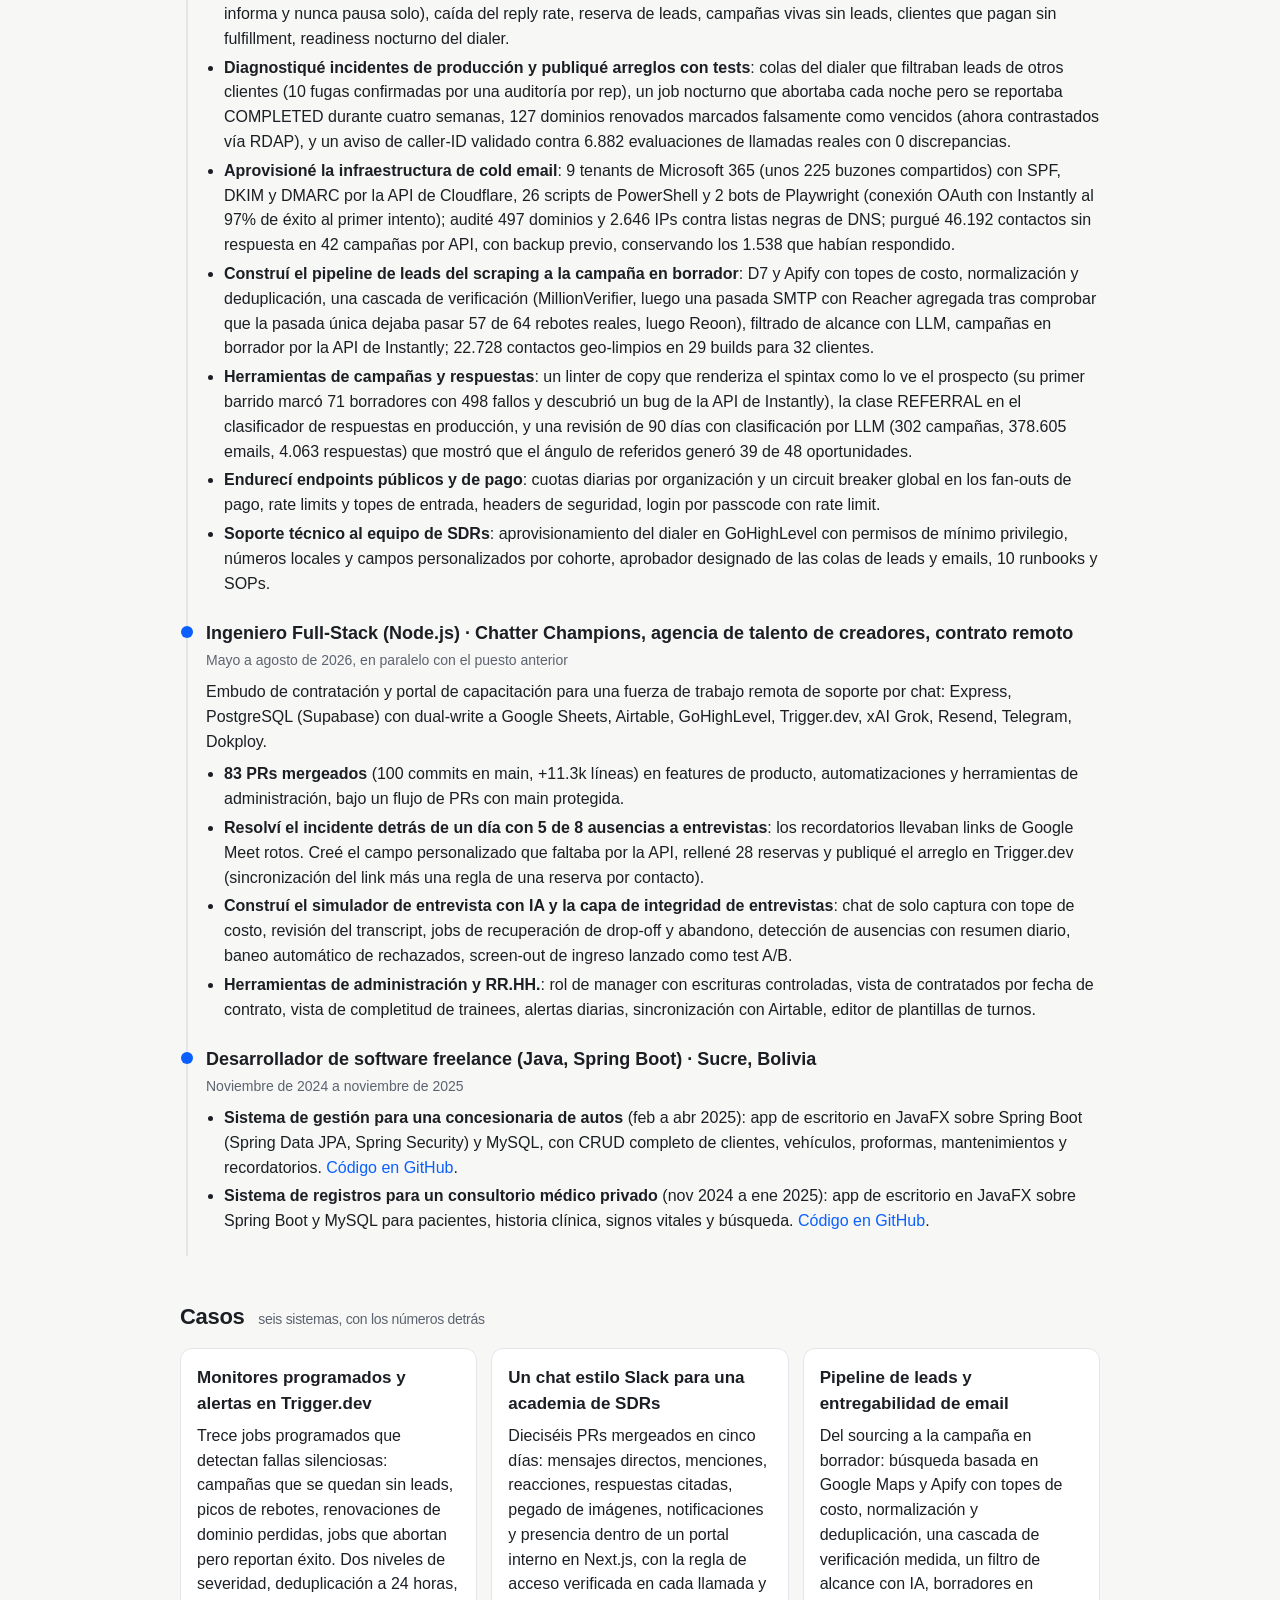
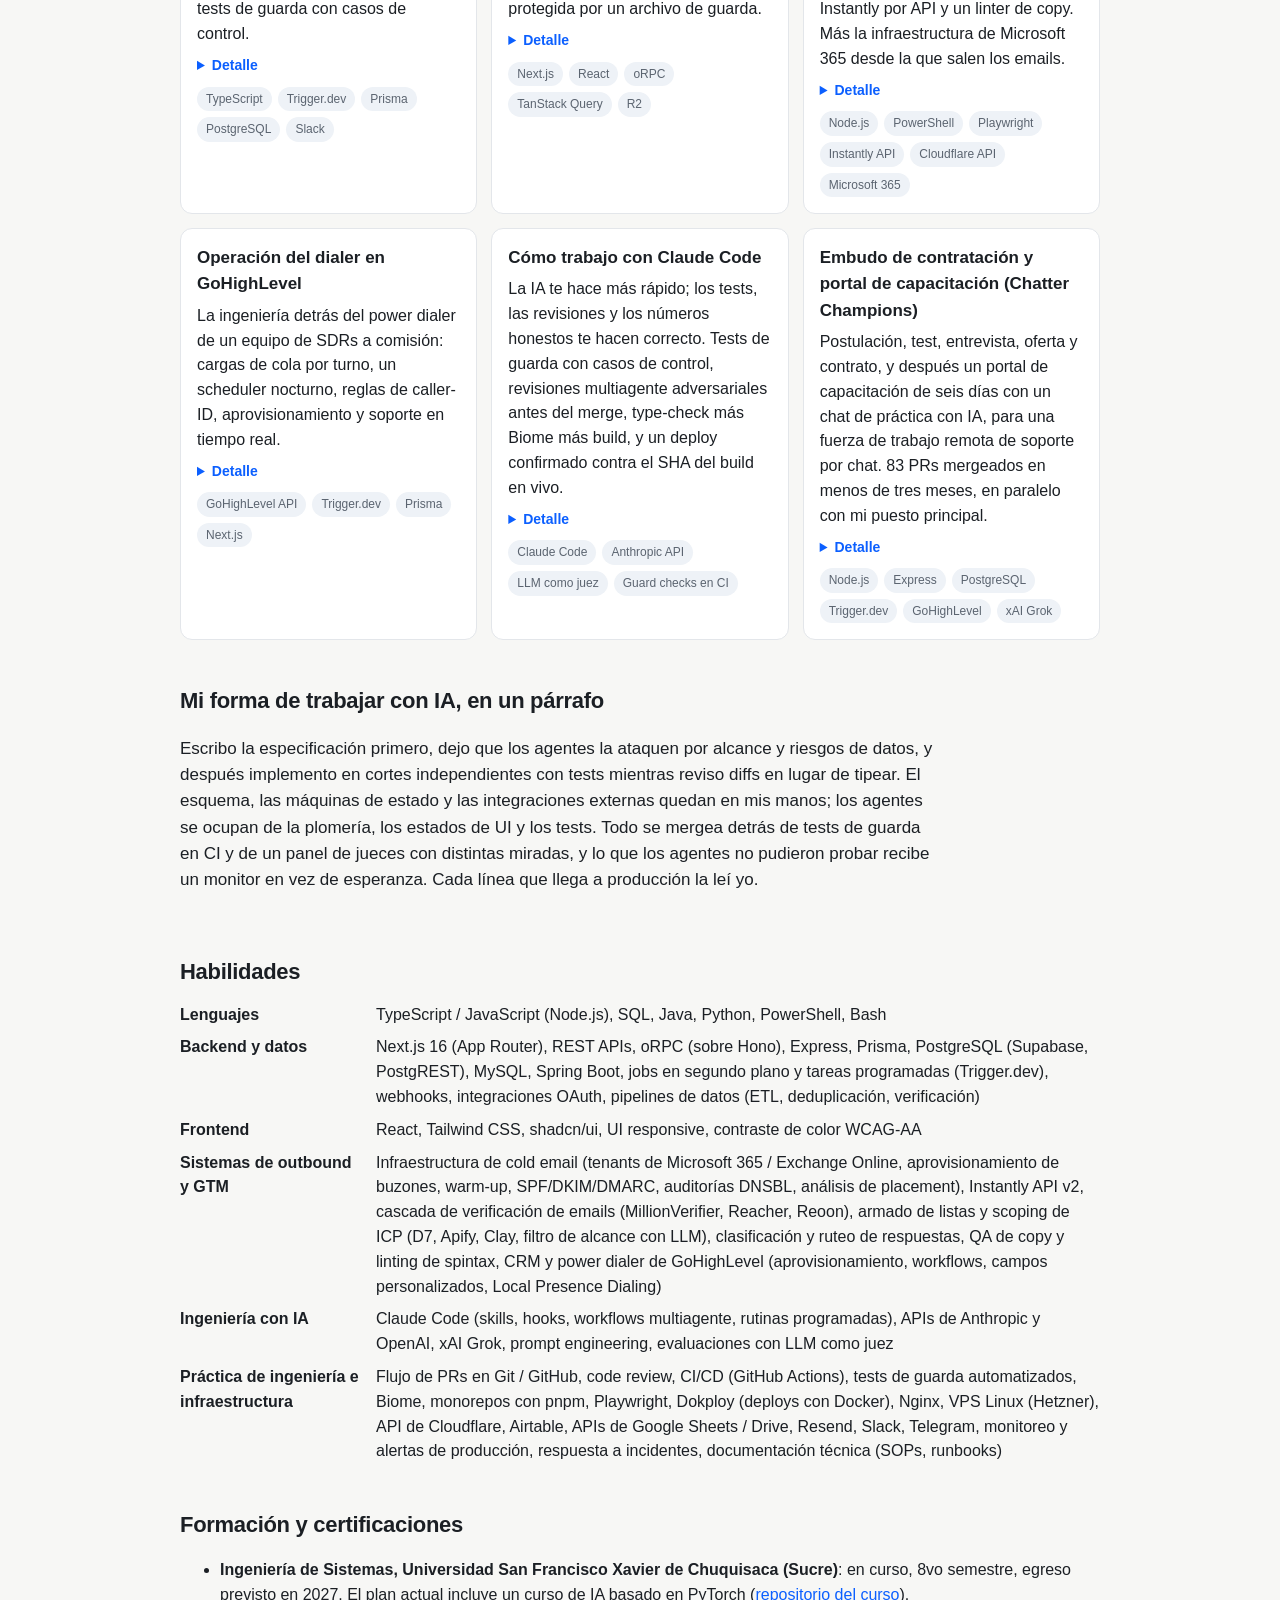
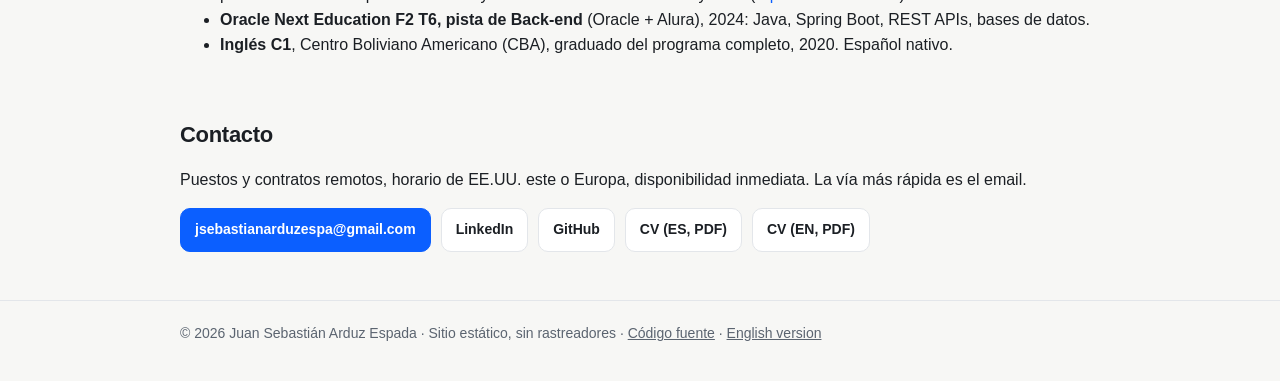
==== commit 8a459fe6: "Portfolio photo: use the blue-tone professional portrait (square crop, 900px, 84 KB) Replaces assets" ====
--- a/es/index.html
+++ b/es/index.html
@@ -12,7 +12,7 @@
   <meta property="og:title" content="Sebastián Arduz · Ingeniero Full-Stack (TypeScript)">
   <meta property="og:description" content="Automatización, integraciones y sistemas de outbound. 107 PRs mergeados a un monorepo TypeScript en producción, 13 monitores programados, infraestructura de cold email para 9 tenants de Microsoft 365, pipelines de leads para 32 clientes.">
   <meta property="og:url" content="https://sebillasxd2.github.io/PortafolioWeb/es/">
-  <meta property="og:image" content="https://sebillasxd2.github.io/PortafolioWeb/assets/img/sebastian.jpg">
+  <meta property="og:image" content="https://sebillasxd2.github.io/PortafolioWeb/assets/img/sebastian-v2.jpg">
   <meta name="twitter:card" content="summary">
   <link rel="icon" href="../assets/img/favicon.png">
   <link rel="apple-touch-icon" href="../assets/img/apple-touch-icon.png">
@@ -48,7 +48,7 @@
           <a class="btn" href="https://www.linkedin.com/in/sebastian-arduz-46863a265" rel="me noopener" target="_blank"><svg viewBox="0 0 16 16" aria-hidden="true"><path d="M1 1h14v14H1zm2.2 5.2h2.1V13H3.2zM4.3 3.2a1.2 1.2 0 1 1 0 2.4 1.2 1.2 0 0 1 0-2.4zM6.7 6.2h2v.9c.3-.5 1-1.1 2.1-1.1 2.2 0 2.6 1.5 2.6 3.3V13h-2.1V9.7c0-.8 0-1.8-1.1-1.8s-1.3.9-1.3 1.8V13H6.7z"/></svg>LinkedIn</a>
         </div>
       </div>
-      <img class="photo" src="../assets/img/sebastian.jpg" alt="Retrato de Juan Sebastián Arduz Espada" width="180" height="180">
+      <img class="photo" src="../assets/img/sebastian-v2.jpg" alt="Retrato de Juan Sebastián Arduz Espada" width="180" height="180">
     </section>
 
     <section aria-label="Números verificados">
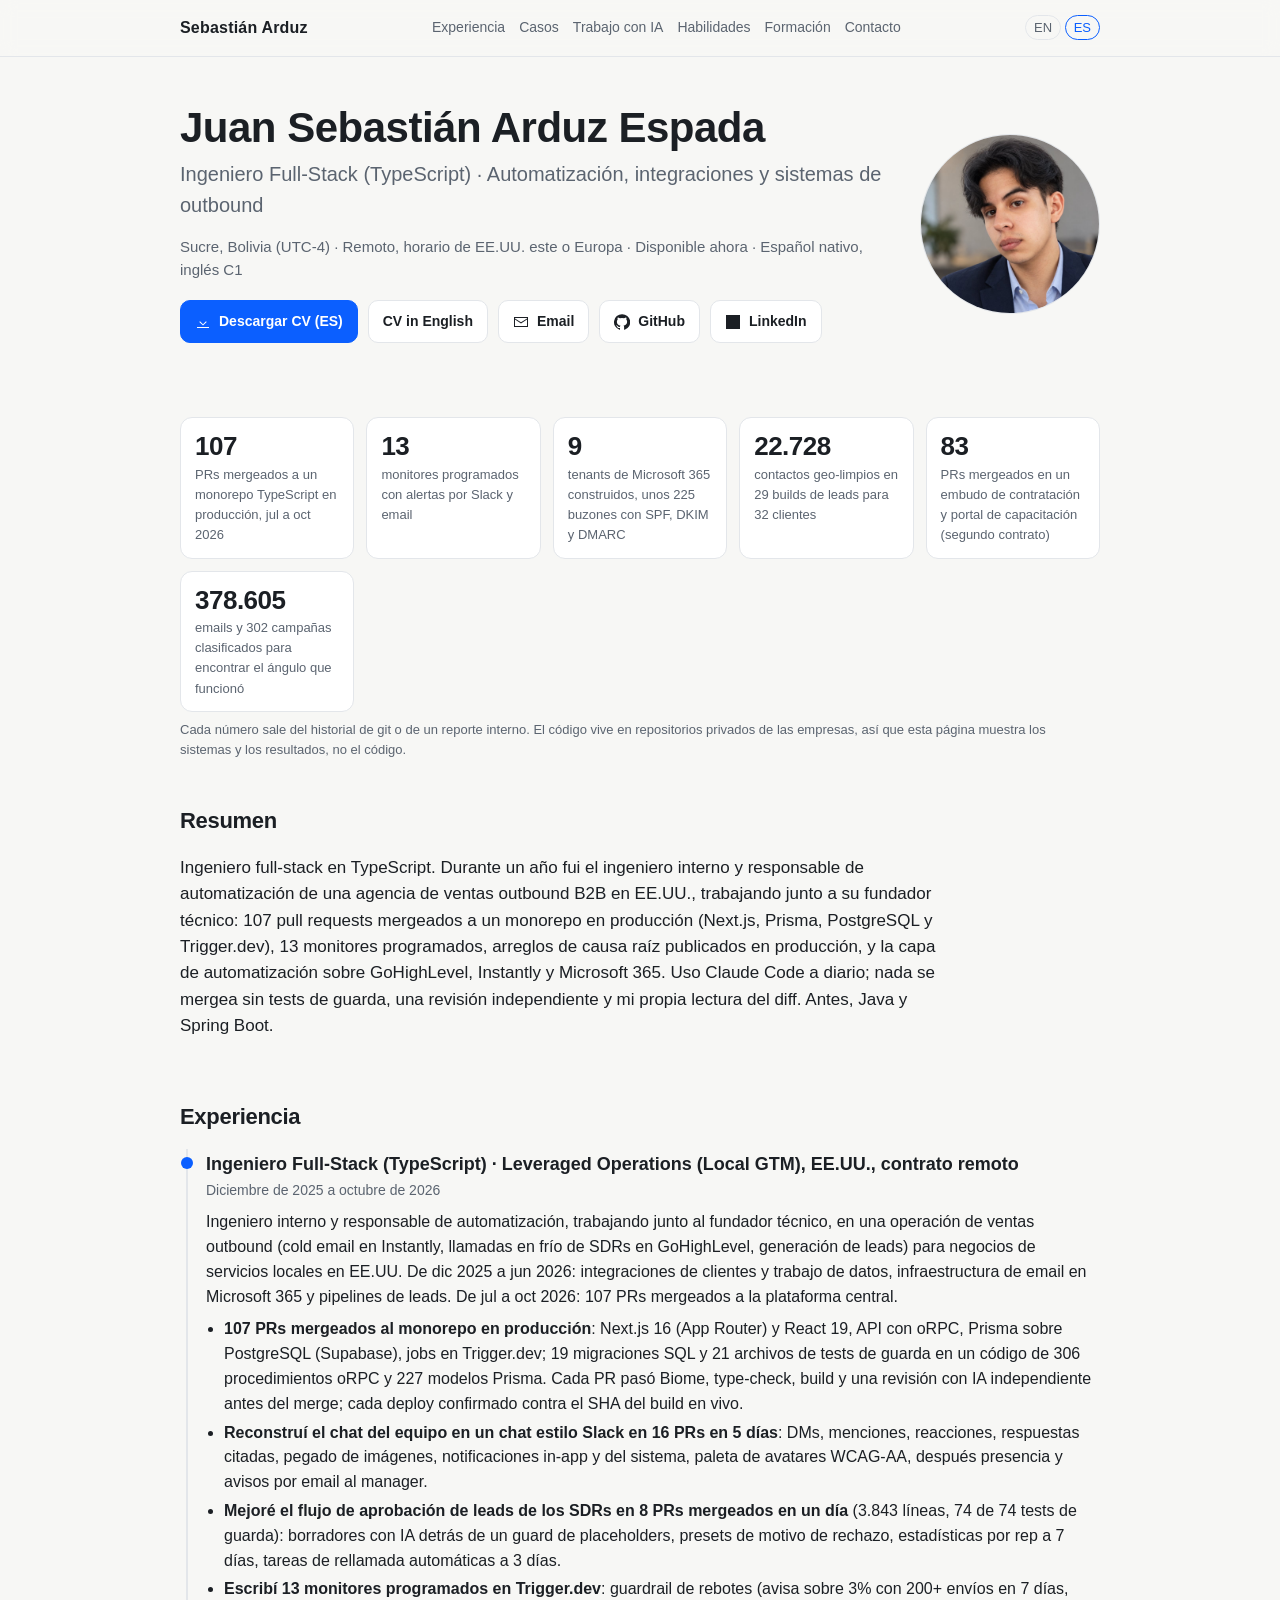
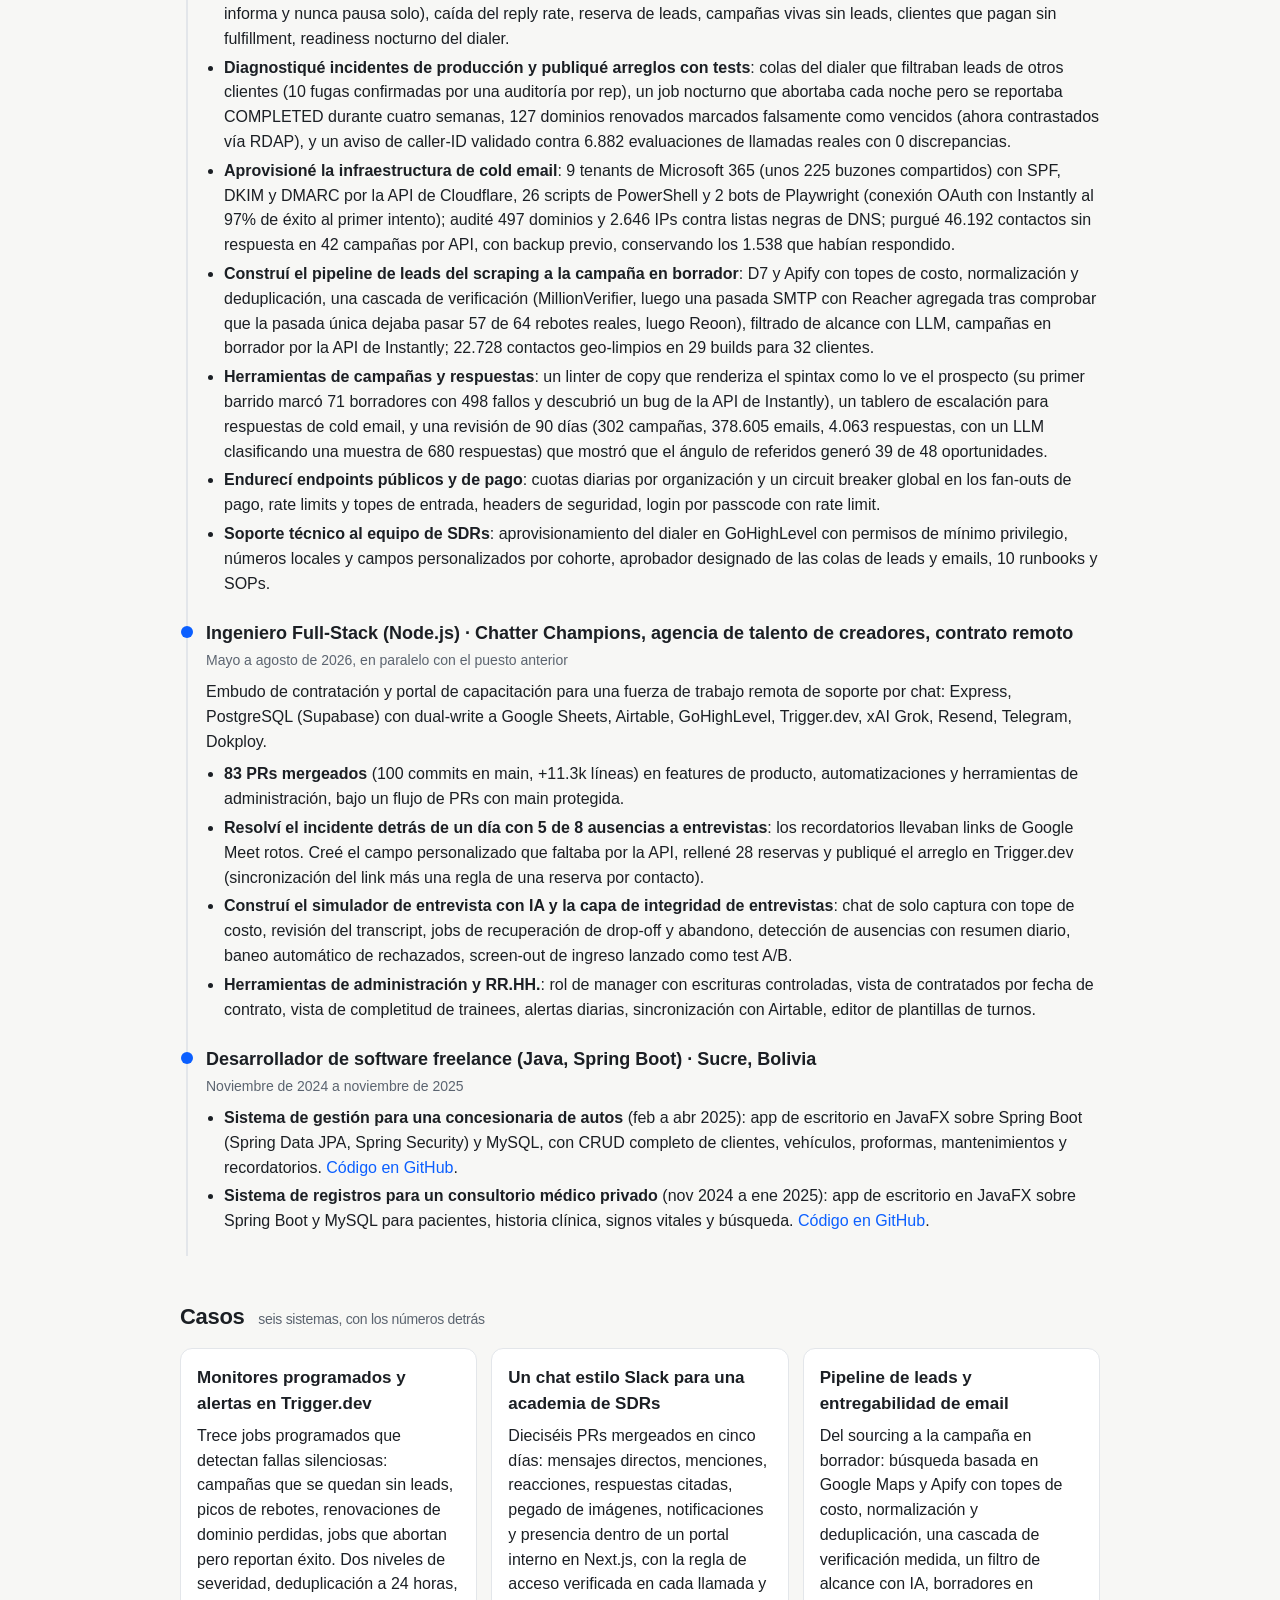
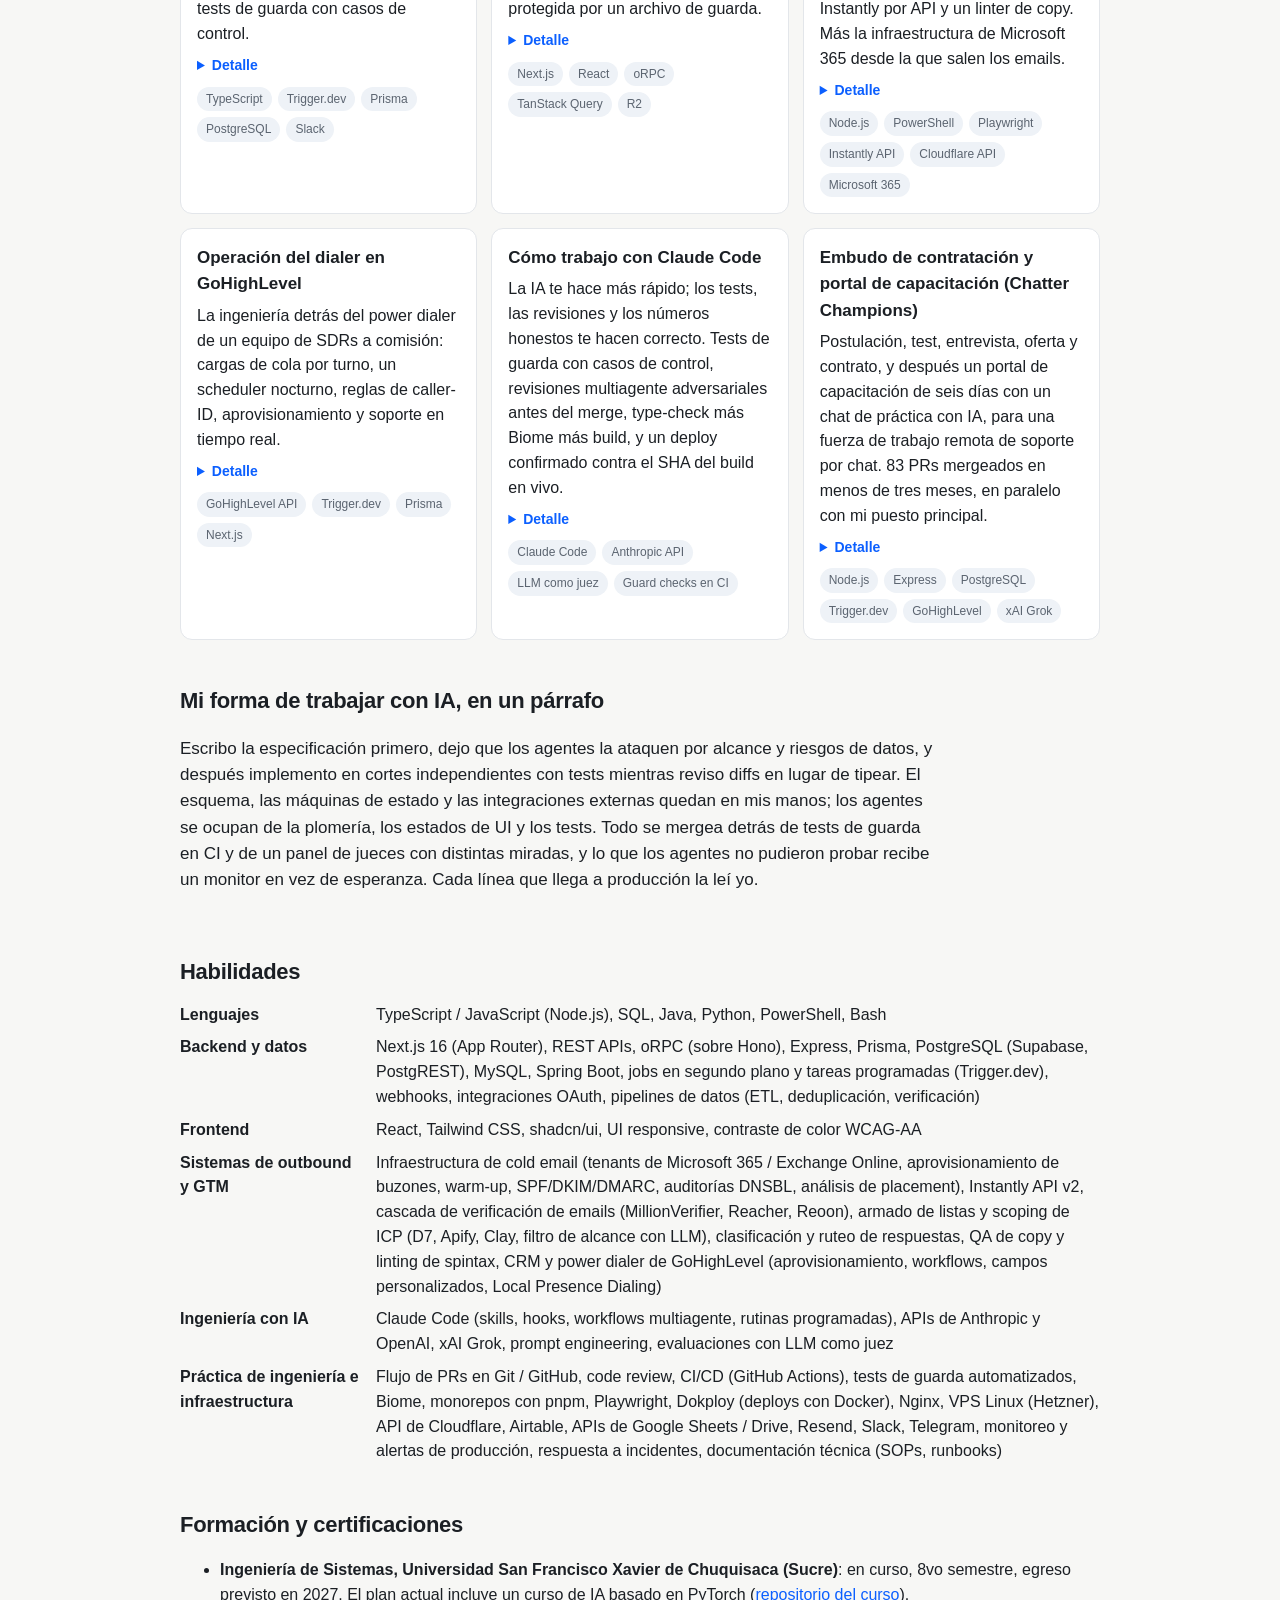
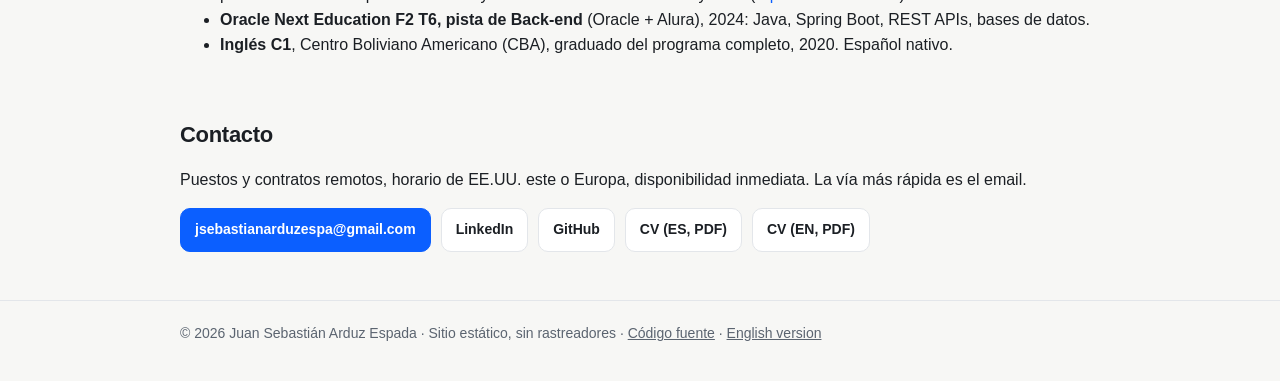
==== commit 8816f8b0: "Replace the reply-classifier claim with the escalation board The REFERRAL class in the production cl" ====
--- a/es/index.html
+++ b/es/index.html
@@ -83,7 +83,7 @@
           <li><strong>Diagnostiqué incidentes de producción y publiqué arreglos con tests</strong>: colas del dialer que filtraban leads de otros clientes (10 fugas confirmadas por una auditoría por rep), un job nocturno que abortaba cada noche pero se reportaba COMPLETED durante cuatro semanas, 127 dominios renovados marcados falsamente como vencidos (ahora contrastados vía RDAP), y un aviso de caller-ID validado contra 6.882 evaluaciones de llamadas reales con 0 discrepancias.</li>
           <li><strong>Aprovisioné la infraestructura de cold email</strong>: 9 tenants de Microsoft 365 (unos 225 buzones compartidos) con SPF, DKIM y DMARC por la API de Cloudflare, 26 scripts de PowerShell y 2 bots de Playwright (conexión OAuth con Instantly al 97% de éxito al primer intento); audité 497 dominios y 2.646 IPs contra listas negras de DNS; purgué 46.192 contactos sin respuesta en 42 campañas por API, con backup previo, conservando los 1.538 que habían respondido.</li>
           <li><strong>Construí el pipeline de leads del scraping a la campaña en borrador</strong>: D7 y Apify con topes de costo, normalización y deduplicación, una cascada de verificación (MillionVerifier, luego una pasada SMTP con Reacher agregada tras comprobar que la pasada única dejaba pasar 57 de 64 rebotes reales, luego Reoon), filtrado de alcance con LLM, campañas en borrador por la API de Instantly; 22.728 contactos geo-limpios en 29 builds para 32 clientes.</li>
-          <li><strong>Herramientas de campañas y respuestas</strong>: un linter de copy que renderiza el spintax como lo ve el prospecto (su primer barrido marcó 71 borradores con 498 fallos y descubrió un bug de la API de Instantly), la clase REFERRAL en el clasificador de respuestas en producción, y una revisión de 90 días con clasificación por LLM (302 campañas, 378.605 emails, 4.063 respuestas) que mostró que el ángulo de referidos generó 39 de 48 oportunidades.</li>
+          <li><strong>Herramientas de campañas y respuestas</strong>: un linter de copy que renderiza el spintax como lo ve el prospecto (su primer barrido marcó 71 borradores con 498 fallos y descubrió un bug de la API de Instantly), un tablero de escalación para respuestas de cold email, y una revisión de 90 días (302 campañas, 378.605 emails, 4.063 respuestas, con un LLM clasificando una muestra de 680 respuestas) que mostró que el ángulo de referidos generó 39 de 48 oportunidades.</li>
           <li><strong>Endurecí endpoints públicos y de pago</strong>: cuotas diarias por organización y un circuit breaker global en los fan-outs de pago, rate limits y topes de entrada, headers de seguridad, login por passcode con rate limit.</li>
           <li><strong>Soporte técnico al equipo de SDRs</strong>: aprovisionamiento del dialer en GoHighLevel con permisos de mínimo privilegio, números locales y campos personalizados por cohorte, aprobador designado de las colas de leads y emails, 10 runbooks y SOPs.</li>
         </ul>
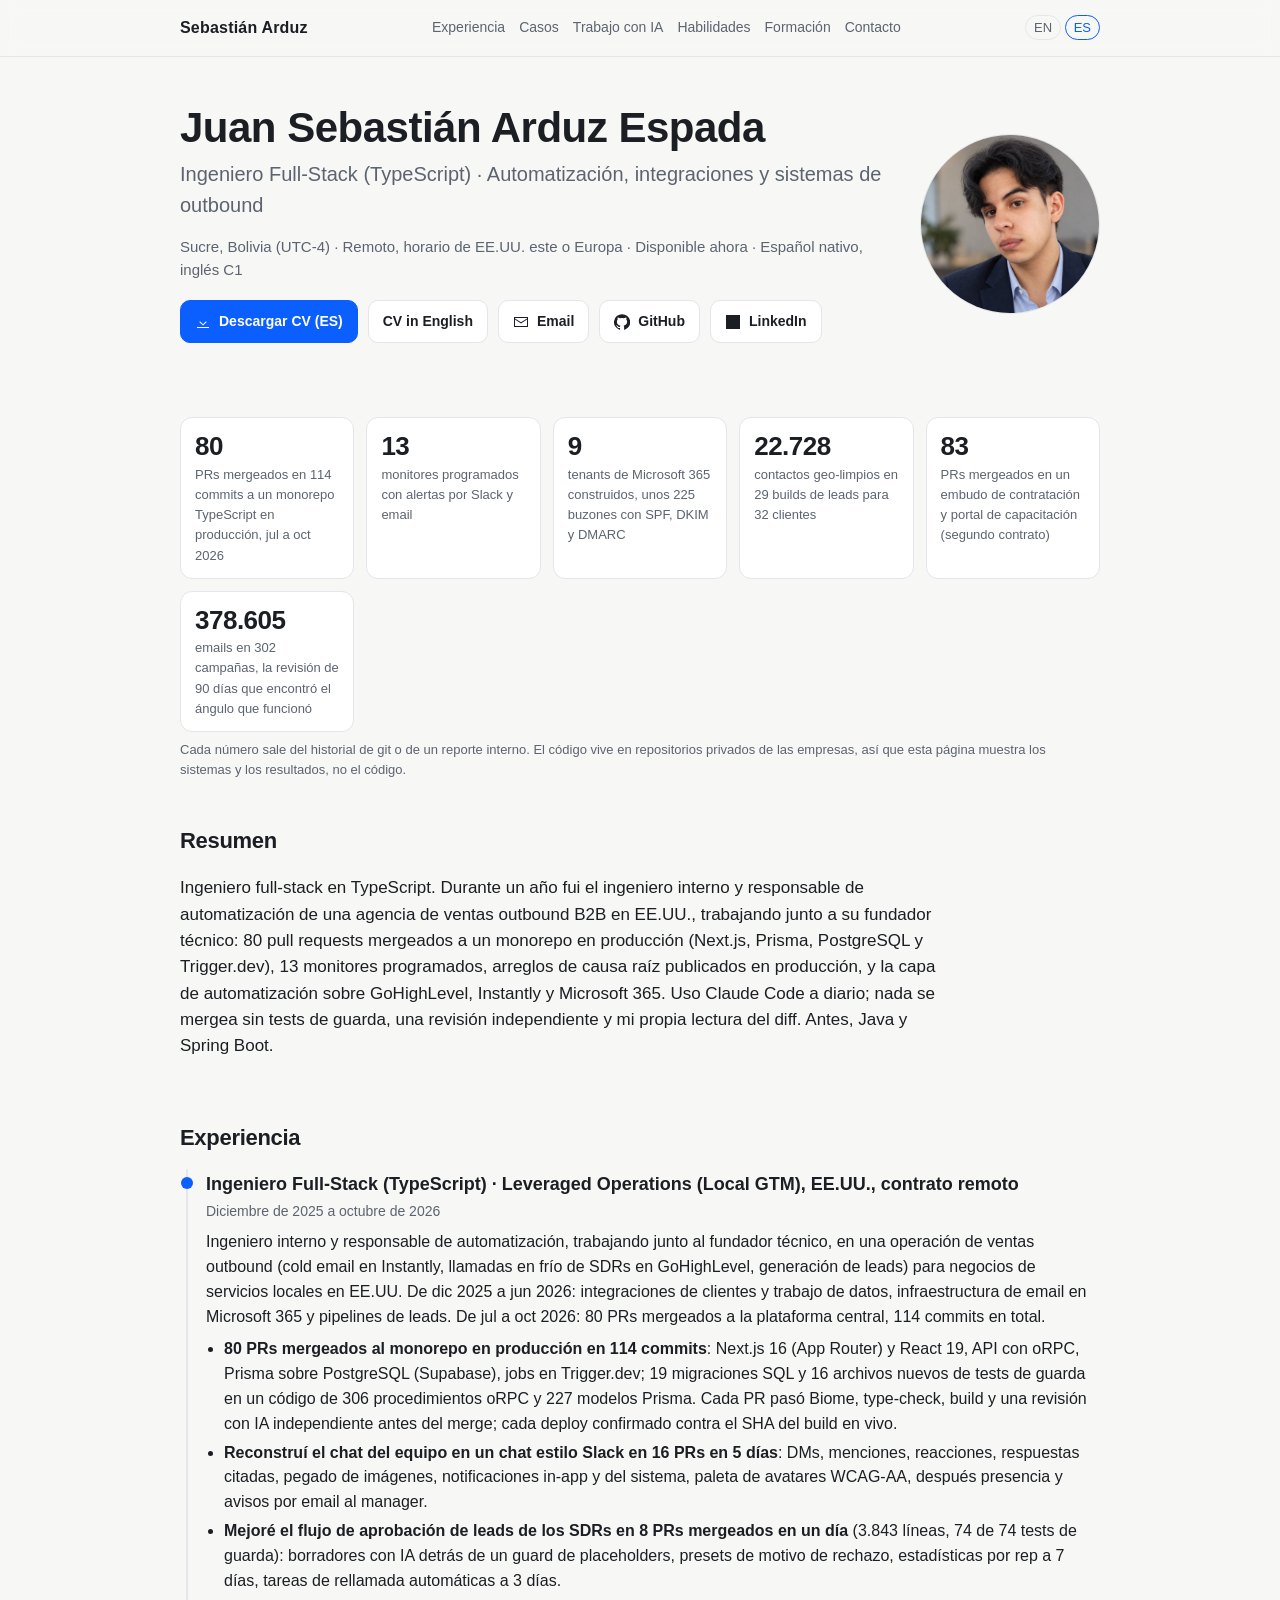
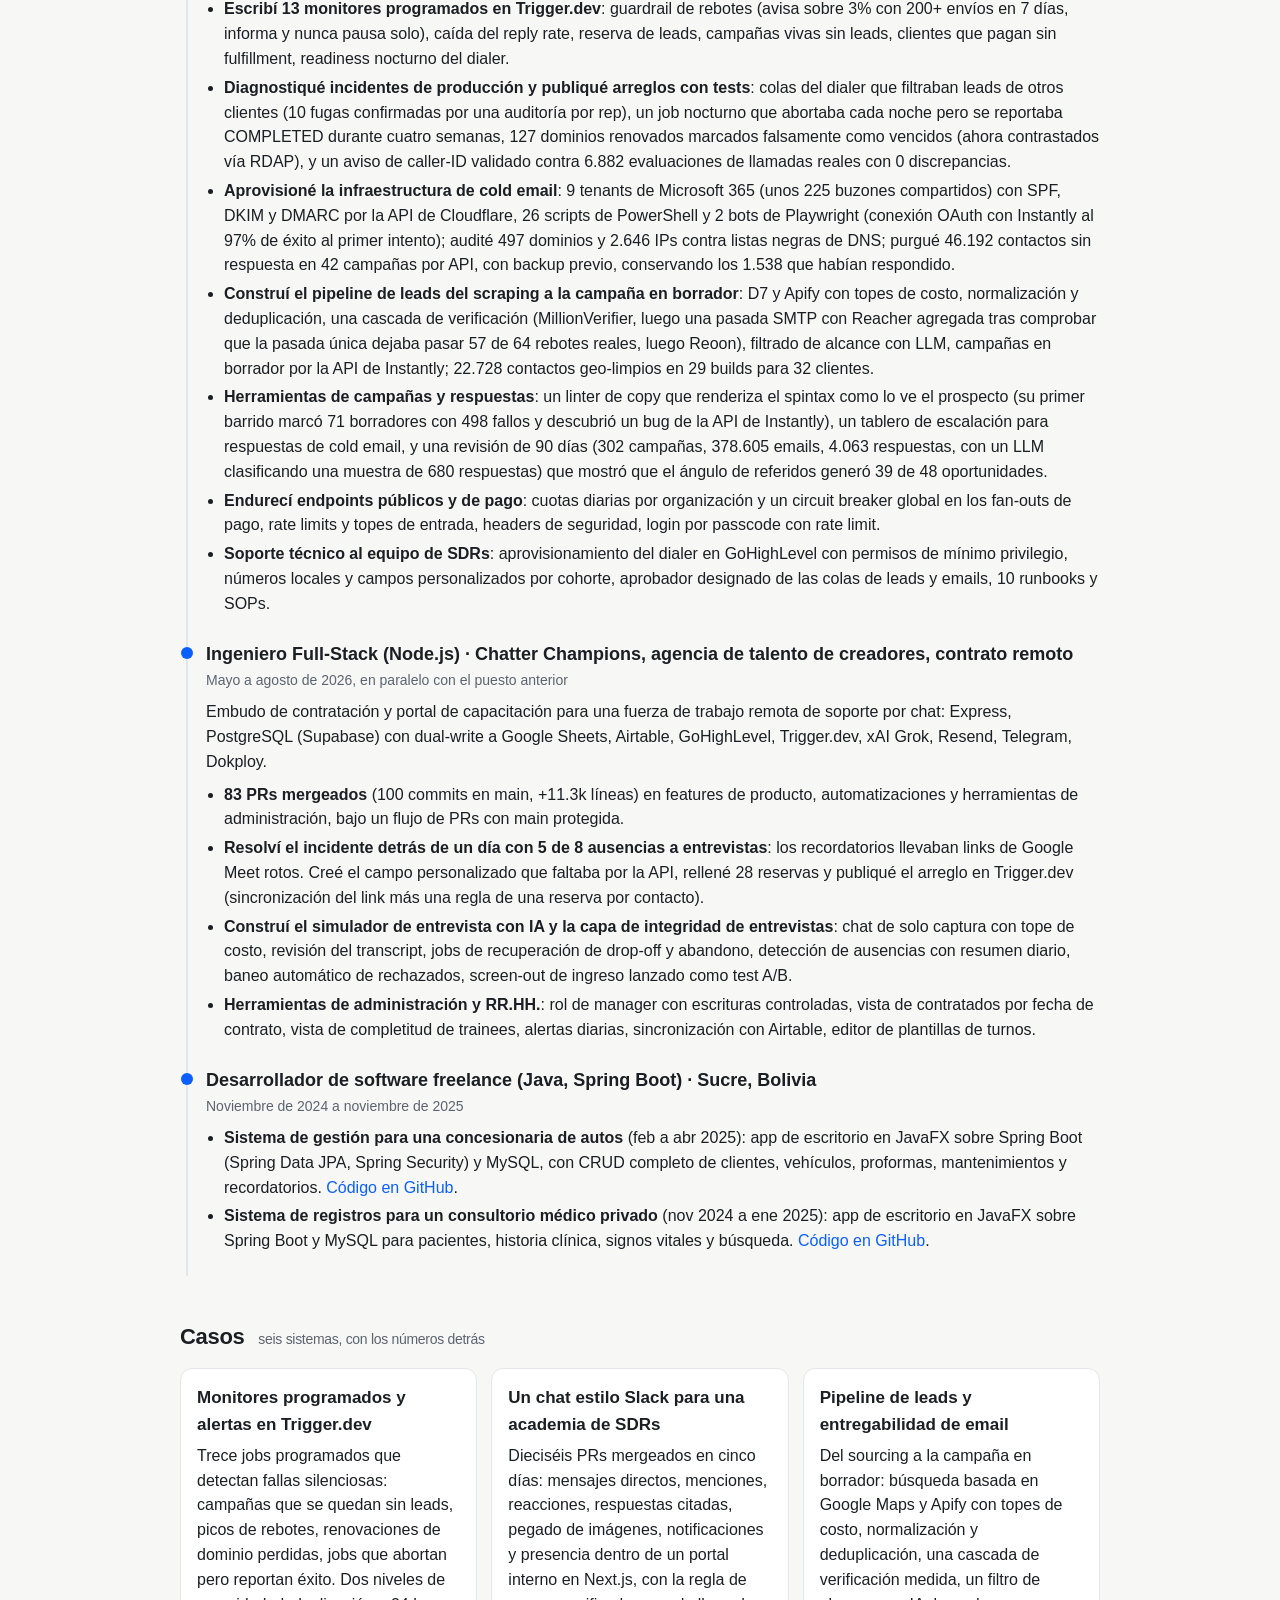
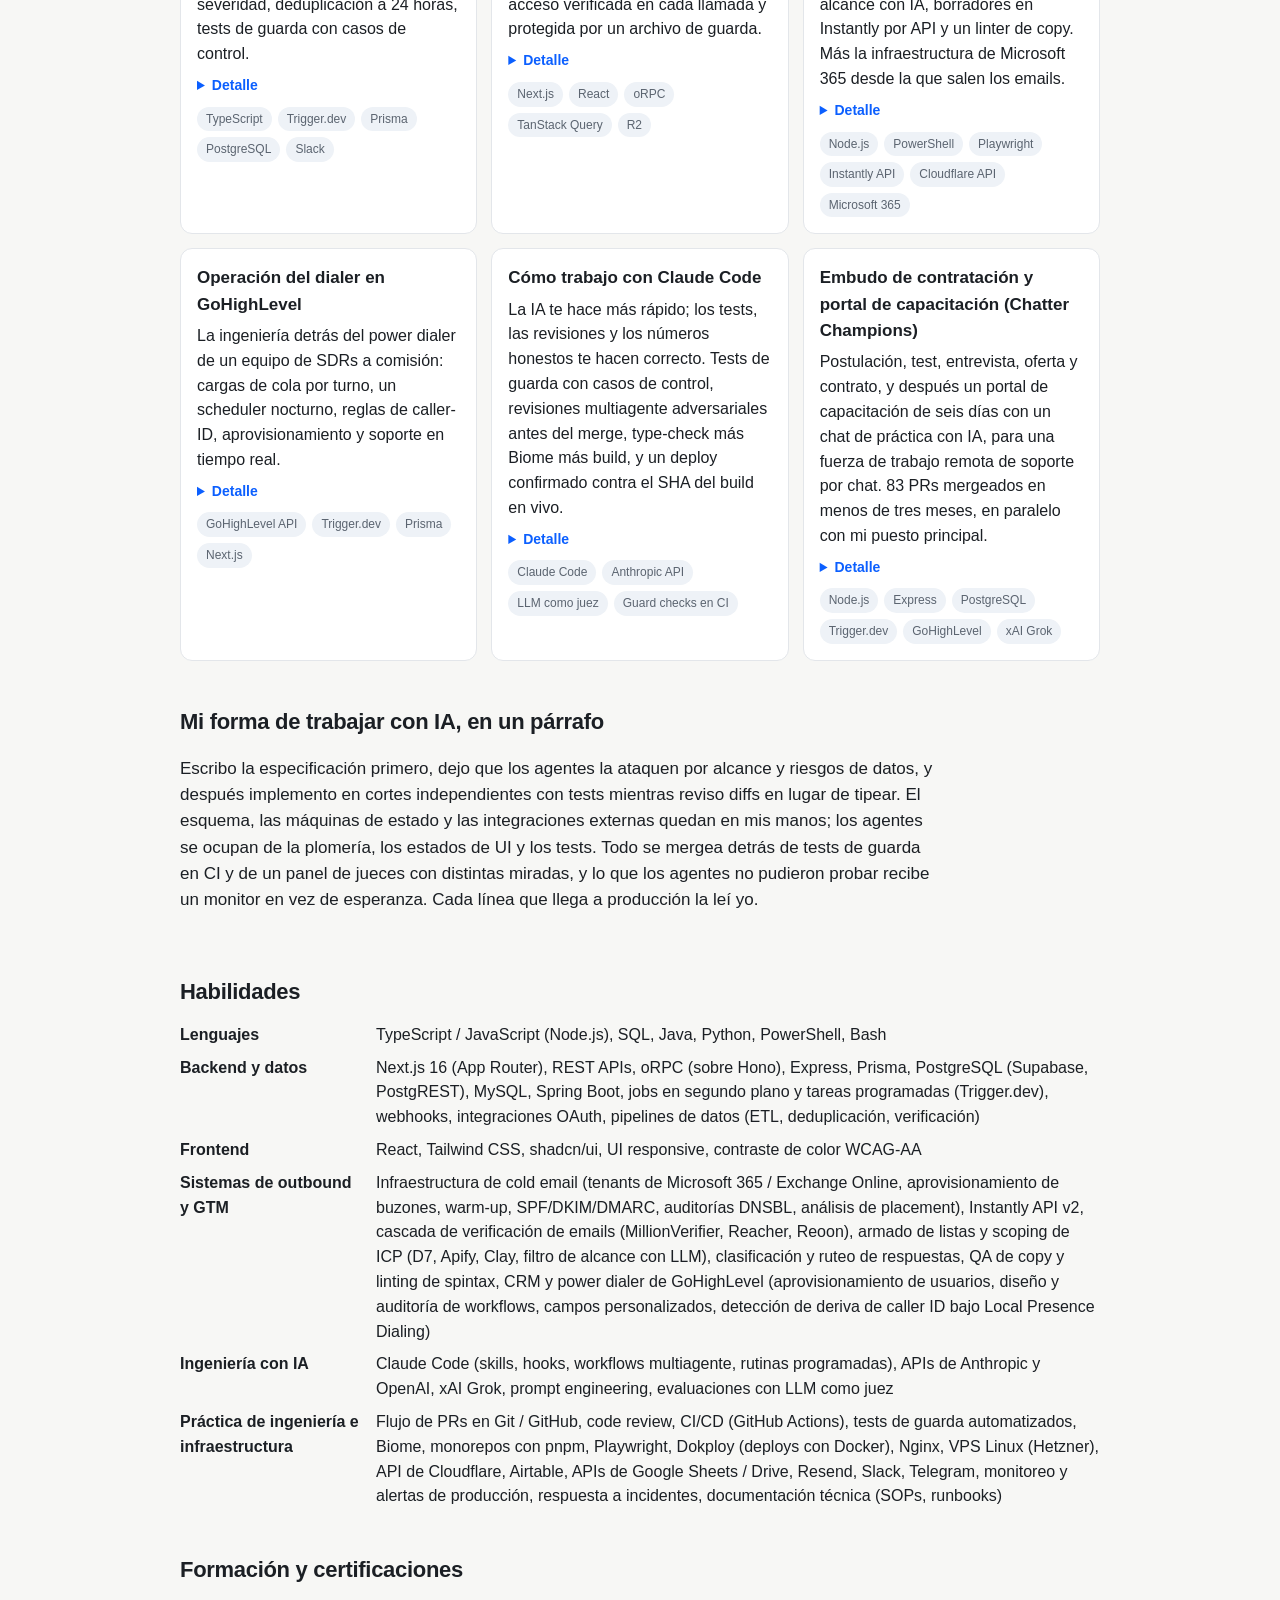
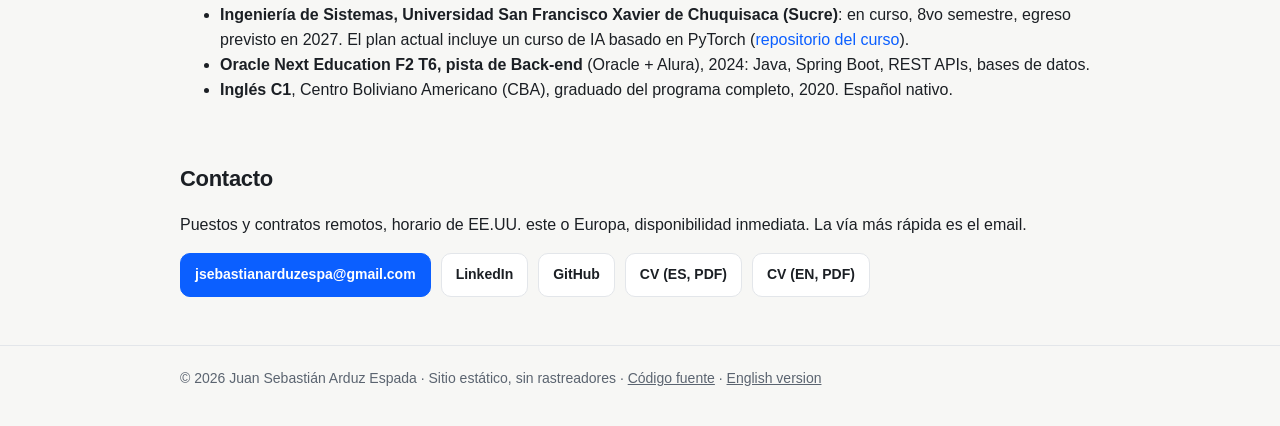
==== commit 6a1708dc: "Correct the PR count to what one command reproduces An audit of origin/main could not reproduce 107 " ====
--- a/es/index.html
+++ b/es/index.html
@@ -4,13 +4,13 @@
   <meta charset="utf-8">
   <meta name="viewport" content="width=device-width, initial-scale=1">
   <title>Sebastián Arduz · Ingeniero Full-Stack (TypeScript)</title>
-  <meta name="description" content="Juan Sebastián Arduz Espada, ingeniero full-stack en TypeScript en Sucre, Bolivia (UTC-4). Automatización, integraciones y sistemas de outbound: 107 PRs mergeados a un monorepo en producción (Next.js, Prisma, Trigger.dev), 13 monitores programados, infraestructura de cold email y pipelines de leads.">
+  <meta name="description" content="Juan Sebastián Arduz Espada, ingeniero full-stack en TypeScript en Sucre, Bolivia (UTC-4). Automatización, integraciones y sistemas de outbound: 80 PRs mergeados a un monorepo en producción (Next.js, Prisma, Trigger.dev), 13 monitores programados, infraestructura de cold email y pipelines de leads.">
   <link rel="canonical" href="https://sebillasxd2.github.io/PortafolioWeb/es/">
   <link rel="alternate" hreflang="en" href="https://sebillasxd2.github.io/PortafolioWeb/">
   <link rel="alternate" hreflang="es" href="https://sebillasxd2.github.io/PortafolioWeb/es/">
   <meta property="og:type" content="profile">
   <meta property="og:title" content="Sebastián Arduz · Ingeniero Full-Stack (TypeScript)">
-  <meta property="og:description" content="Automatización, integraciones y sistemas de outbound. 107 PRs mergeados a un monorepo TypeScript en producción, 13 monitores programados, infraestructura de cold email para 9 tenants de Microsoft 365, pipelines de leads para 32 clientes.">
+  <meta property="og:description" content="Automatización, integraciones y sistemas de outbound. 80 PRs mergeados a un monorepo TypeScript en producción, 13 monitores programados, infraestructura de cold email para 9 tenants de Microsoft 365, pipelines de leads para 32 clientes.">
   <meta property="og:url" content="https://sebillasxd2.github.io/PortafolioWeb/es/">
   <meta property="og:image" content="https://sebillasxd2.github.io/PortafolioWeb/assets/img/sebastian-v2.jpg">
   <meta name="twitter:card" content="summary">
@@ -53,19 +53,19 @@
 
     <section aria-label="Números verificados">
       <div class="proof">
-        <div class="stat"><div class="n">107</div><div class="l">PRs mergeados a un monorepo TypeScript en producción, jul a oct 2026</div></div>
+        <div class="stat"><div class="n">80</div><div class="l">PRs mergeados en 114 commits a un monorepo TypeScript en producción, jul a oct 2026</div></div>
         <div class="stat"><div class="n">13</div><div class="l">monitores programados con alertas por Slack y email</div></div>
         <div class="stat"><div class="n">9</div><div class="l">tenants de Microsoft 365 construidos, unos 225 buzones con SPF, DKIM y DMARC</div></div>
         <div class="stat"><div class="n">22.728</div><div class="l">contactos geo-limpios en 29 builds de leads para 32 clientes</div></div>
         <div class="stat"><div class="n">83</div><div class="l">PRs mergeados en un embudo de contratación y portal de capacitación (segundo contrato)</div></div>
-        <div class="stat"><div class="n">378.605</div><div class="l">emails y 302 campañas clasificados para encontrar el ángulo que funcionó</div></div>
+        <div class="stat"><div class="n">378.605</div><div class="l">emails en 302 campañas, la revisión de 90 días que encontró el ángulo que funcionó</div></div>
       </div>
       <p class="proof-note">Cada número sale del historial de git o de un reporte interno. El código vive en repositorios privados de las empresas, así que esta página muestra los sistemas y los resultados, no el código.</p>
     </section>
 
     <section id="about" aria-labelledby="about-h">
       <h2 id="about-h">Resumen</h2>
-      <p class="lead">Ingeniero full-stack en TypeScript. Durante un año fui el ingeniero interno y responsable de automatización de una agencia de ventas outbound B2B en EE.UU., trabajando junto a su fundador técnico: 107 pull requests mergeados a un monorepo en producción (Next.js, Prisma, PostgreSQL y Trigger.dev), 13 monitores programados, arreglos de causa raíz publicados en producción, y la capa de automatización sobre GoHighLevel, Instantly y Microsoft 365. Uso Claude Code a diario; nada se mergea sin tests de guarda, una revisión independiente y mi propia lectura del diff. Antes, Java y Spring Boot.</p>
+      <p class="lead">Ingeniero full-stack en TypeScript. Durante un año fui el ingeniero interno y responsable de automatización de una agencia de ventas outbound B2B en EE.UU., trabajando junto a su fundador técnico: 80 pull requests mergeados a un monorepo en producción (Next.js, Prisma, PostgreSQL y Trigger.dev), 13 monitores programados, arreglos de causa raíz publicados en producción, y la capa de automatización sobre GoHighLevel, Instantly y Microsoft 365. Uso Claude Code a diario; nada se mergea sin tests de guarda, una revisión independiente y mi propia lectura del diff. Antes, Java y Spring Boot.</p>
     </section>
 
     <section id="experience" aria-labelledby="exp-h">
@@ -74,9 +74,9 @@
       <article class="job">
         <h3>Ingeniero Full-Stack (TypeScript) · Leveraged Operations (Local GTM), EE.UU., contrato remoto</h3>
         <p class="when">Diciembre de 2025 a octubre de 2026</p>
-        <p>Ingeniero interno y responsable de automatización, trabajando junto al fundador técnico, en una operación de ventas outbound (cold email en Instantly, llamadas en frío de SDRs en GoHighLevel, generación de leads) para negocios de servicios locales en EE.UU. De dic 2025 a jun 2026: integraciones de clientes y trabajo de datos, infraestructura de email en Microsoft 365 y pipelines de leads. De jul a oct 2026: 107 PRs mergeados a la plataforma central.</p>
+        <p>Ingeniero interno y responsable de automatización, trabajando junto al fundador técnico, en una operación de ventas outbound (cold email en Instantly, llamadas en frío de SDRs en GoHighLevel, generación de leads) para negocios de servicios locales en EE.UU. De dic 2025 a jun 2026: integraciones de clientes y trabajo de datos, infraestructura de email en Microsoft 365 y pipelines de leads. De jul a oct 2026: 80 PRs mergeados a la plataforma central, 114 commits en total.</p>
         <ul>
-          <li><strong>107 PRs mergeados al monorepo en producción</strong>: Next.js 16 (App Router) y React 19, API con oRPC, Prisma sobre PostgreSQL (Supabase), jobs en Trigger.dev; 19 migraciones SQL y 21 archivos de tests de guarda en un código de 306 procedimientos oRPC y 227 modelos Prisma. Cada PR pasó Biome, type-check, build y una revisión con IA independiente antes del merge; cada deploy confirmado contra el SHA del build en vivo.</li>
+          <li><strong>80 PRs mergeados al monorepo en producción en 114 commits</strong>: Next.js 16 (App Router) y React 19, API con oRPC, Prisma sobre PostgreSQL (Supabase), jobs en Trigger.dev; 19 migraciones SQL y 16 archivos nuevos de tests de guarda en un código de 306 procedimientos oRPC y 227 modelos Prisma. Cada PR pasó Biome, type-check, build y una revisión con IA independiente antes del merge; cada deploy confirmado contra el SHA del build en vivo.</li>
           <li><strong>Reconstruí el chat del equipo en un chat estilo Slack en 16 PRs en 5 días</strong>: DMs, menciones, reacciones, respuestas citadas, pegado de imágenes, notificaciones in-app y del sistema, paleta de avatares WCAG-AA, después presencia y avisos por email al manager.</li>
           <li><strong>Mejoré el flujo de aprobación de leads de los SDRs en 8 PRs mergeados en un día</strong> (3.843 líneas, 74 de 74 tests de guarda): borradores con IA detrás de un guard de placeholders, presets de motivo de rechazo, estadísticas por rep a 7 días, tareas de rellamada automáticas a 3 días.</li>
           <li><strong>Escribí 13 monitores programados en Trigger.dev</strong>: guardrail de rebotes (avisa sobre 3% con 200+ envíos en 7 días, informa y nunca pausa solo), caída del reply rate, reserva de leads, campañas vivas sin leads, clientes que pagan sin fulfillment, readiness nocturno del dialer.</li>
@@ -210,7 +210,7 @@
         <dt>Lenguajes</dt><dd>TypeScript / JavaScript (Node.js), SQL, Java, Python, PowerShell, Bash</dd>
         <dt>Backend y datos</dt><dd>Next.js 16 (App Router), REST APIs, oRPC (sobre Hono), Express, Prisma, PostgreSQL (Supabase, PostgREST), MySQL, Spring Boot, jobs en segundo plano y tareas programadas (Trigger.dev), webhooks, integraciones OAuth, pipelines de datos (ETL, deduplicación, verificación)</dd>
         <dt>Frontend</dt><dd>React, Tailwind CSS, shadcn/ui, UI responsive, contraste de color WCAG-AA</dd>
-        <dt>Sistemas de outbound y GTM</dt><dd>Infraestructura de cold email (tenants de Microsoft 365 / Exchange Online, aprovisionamiento de buzones, warm-up, SPF/DKIM/DMARC, auditorías DNSBL, análisis de placement), Instantly API v2, cascada de verificación de emails (MillionVerifier, Reacher, Reoon), armado de listas y scoping de ICP (D7, Apify, Clay, filtro de alcance con LLM), clasificación y ruteo de respuestas, QA de copy y linting de spintax, CRM y power dialer de GoHighLevel (aprovisionamiento, workflows, campos personalizados, Local Presence Dialing)</dd>
+        <dt>Sistemas de outbound y GTM</dt><dd>Infraestructura de cold email (tenants de Microsoft 365 / Exchange Online, aprovisionamiento de buzones, warm-up, SPF/DKIM/DMARC, auditorías DNSBL, análisis de placement), Instantly API v2, cascada de verificación de emails (MillionVerifier, Reacher, Reoon), armado de listas y scoping de ICP (D7, Apify, Clay, filtro de alcance con LLM), clasificación y ruteo de respuestas, QA de copy y linting de spintax, CRM y power dialer de GoHighLevel (aprovisionamiento de usuarios, diseño y auditoría de workflows, campos personalizados, detección de deriva de caller ID bajo Local Presence Dialing)</dd>
         <dt>Ingeniería con IA</dt><dd>Claude Code (skills, hooks, workflows multiagente, rutinas programadas), APIs de Anthropic y OpenAI, xAI Grok, prompt engineering, evaluaciones con LLM como juez</dd>
         <dt>Práctica de ingeniería e infraestructura</dt><dd>Flujo de PRs en Git / GitHub, code review, CI/CD (GitHub Actions), tests de guarda automatizados, Biome, monorepos con pnpm, Playwright, Dokploy (deploys con Docker), Nginx, VPS Linux (Hetzner), API de Cloudflare, Airtable, APIs de Google Sheets / Drive, Resend, Slack, Telegram, monitoreo y alertas de producción, respuesta a incidentes, documentación técnica (SOPs, runbooks)</dd>
       </dl>
